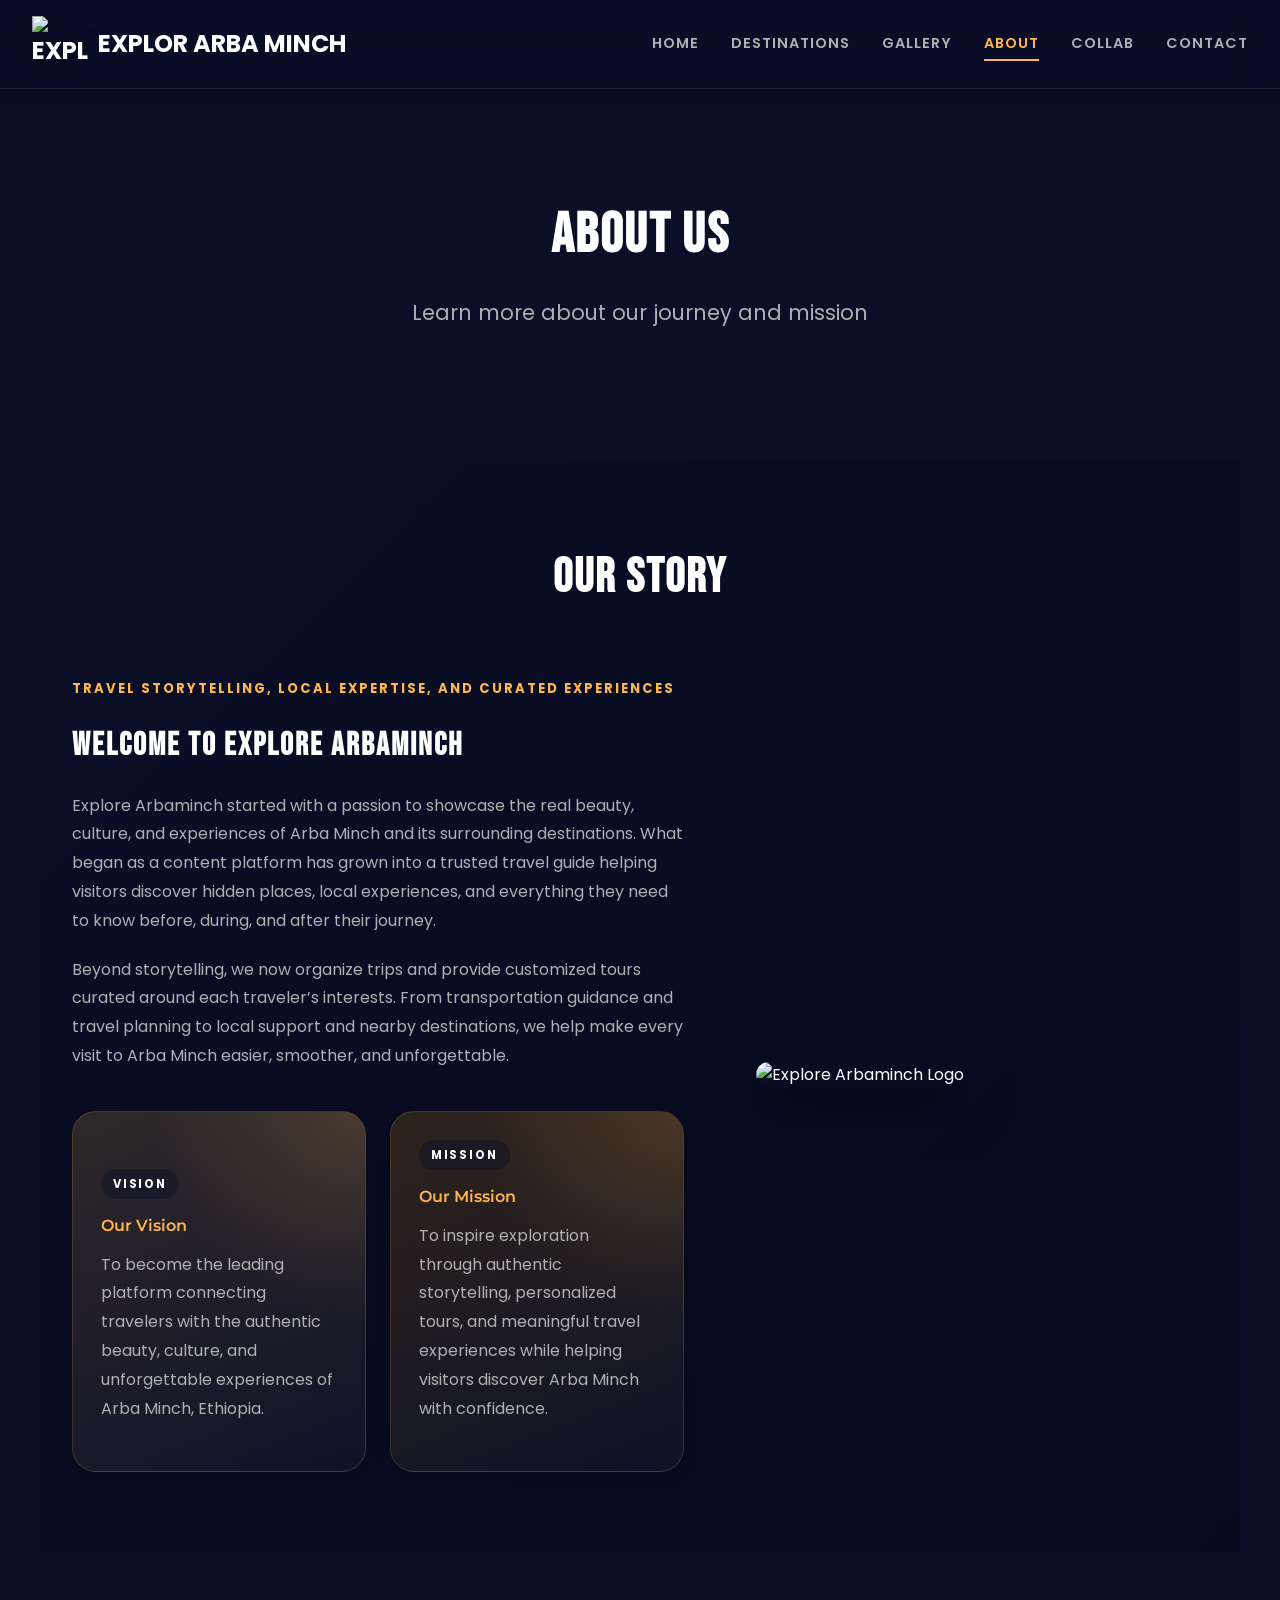
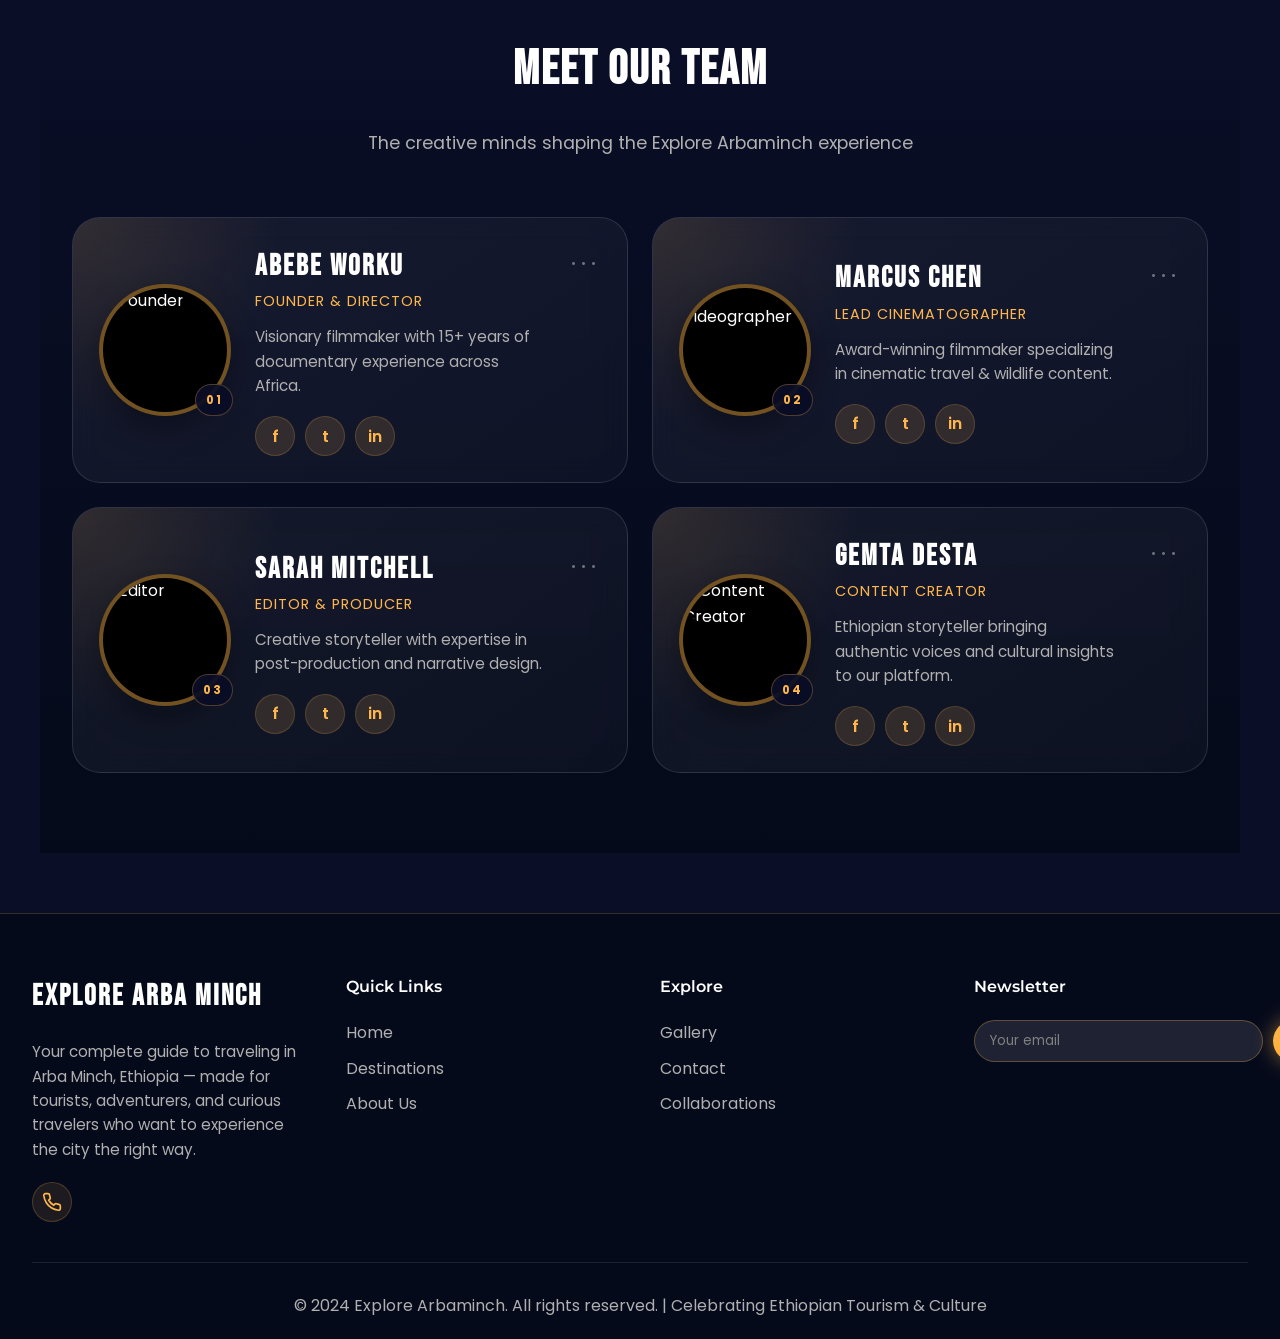
==== about.html @ cd9f0067 "Integrate Formspree (xdavdozp): POST forms to Formspree; show accessible success notification; adjus" ====
<!DOCTYPE html>
<html lang="en">
<head>
    <meta charset="UTF-8">
    <meta name="viewport" content="width=device-width, initial-scale=1.0">
    <title>About - Explore Arbaminch</title>
    <link href="https://fonts.googleapis.com/css2?family=Poppins:wght@300;400;500;600;700;800&family=Montserrat:wght@300;400;600;700;800&family=Bebas+Neue&display=swap" rel="stylesheet">
    <link rel="stylesheet" href="style.css">
</head>
<body>
    <!-- Navigation Bar -->
    <nav class="navbar">
        <div class="nav-container">
            <div class="nav-brand">
                <span class="brand-icon"><img src="images/logo.png" alt="Explore Arba Minch" class="brand-logo"></span>
                <span class="brand-text">Explor Arba Minch</span>
            </div>
            <div class="nav-menu" id="navMenu">
                <a href="index.html" class="nav-link" data-page="home">Home</a>
                <a href="destinations.html" class="nav-link" data-page="destinations">Destinations</a>
                <a href="gallery.html" class="nav-link" data-page="gallery">Gallery</a>
                <a href="about.html" class="nav-link active" data-page="about">About</a>
                <a href="collab.html" class="nav-link" data-page="collab">Collab</a>
                <a href="contact.html" class="nav-link" data-page="contact">Contact</a>
            </div>
            <div class="hamburger" id="hamburger">
                <span></span>
                <span></span>
                <span></span>
            </div>
        </div>
    </nav>

    <!-- Scroll Progress Bar -->
    <div class="scroll-progress"></div>

    <!-- Hero Section -->
    <section class="page-hero about-hero">
        <div class="hero-bg" style="background-image: url('/images/bg.jpg');"></div>
        <div class="hero-overlay"></div>
        <div class="hero-content">
            <h1>About Us</h1>
            <p>Learn more about our journey and mission</p>
        </div>
    </section>

    <!-- Brand Story Section -->
    <section class="about-section brand-story">
        <div class="section-header">
            <h2>Our Story</h2>
        </div>
        <div class="story-content">
            <div class="story-text">
                <p class="story-eyebrow">Travel storytelling, local expertise, and curated experiences</p>
                <h3>Welcome to Explore Arbaminch</h3>
                <p>Explore Arbaminch started with a passion to showcase the real beauty, culture, and experiences of Arba Minch and its surrounding destinations. What began as a content platform has grown into a trusted travel guide helping visitors discover hidden places, local experiences, and everything they need to know before, during, and after their journey.</p>
                <p>Beyond storytelling, we now organize trips and provide customized tours curated around each traveler’s interests. From transportation guidance and travel planning to local support and nearby destinations, we help make every visit to Arba Minch easier, smoother, and unforgettable.</p>
                <div class="story-highlights">
                    <div class="highlight highlight-vision">
                        <span class="highlight-label">Vision</span>
                        <h4>Our Vision</h4>
                        <p>To become the leading platform connecting travelers with the authentic beauty, culture, and unforgettable experiences of Arba Minch, Ethiopia.</p>
                    </div>
                    <div class="highlight highlight-mission">
                        <span class="highlight-label">Mission</span>
                        <h4>Our Mission</h4>
                        <p>To inspire exploration through authentic storytelling, personalized tours, and meaningful travel experiences while helping visitors discover Arba Minch with confidence.</p>
                    </div>
                </div>
            </div>
            <div class="story-image">
                <img src="/images/fulllogo.jpg" alt="Explore Arbaminch Logo">
            </div>
        </div>
    </section>

    <!-- Team Section -->
    <section class="about-section team-section">
        <div class="section-header">
            <h2>Meet Our Team</h2>
            <p>The creative minds shaping the Explore Arbaminch experience</p>
        </div>
        <div class="team-grid">
            <div class="team-card">
                <div class="team-avatar-wrap">
                    <div class="team-image">
                        <img src="https://images.unsplash.com/photo-1507003211169-0a1dd7228f2d?w=400&h=400&fit=crop" alt="Founder">
                    </div>
                    <span class="team-card-index">01</span>
                </div>
                <div class="team-info">
                    <div class="team-info-head">
                        <div>
                            <h3>Abebe Worku</h3>
                            <p class="team-role">Founder & Director</p>
                        </div>
                        <span class="team-more">...</span>
                    </div>
                    <p class="team-bio">Visionary filmmaker with 15+ years of documentary experience across Africa.</p>
                    <div class="team-socials">
                        <a href="#" class="team-social-icon">f</a>
                        <a href="#" class="team-social-icon">t</a>
                        <a href="#" class="team-social-icon">in</a>
                    </div>
                </div>
            </div>

            <div class="team-card">
                <div class="team-avatar-wrap">
                    <div class="team-image">
                        <img src="https://images.unsplash.com/photo-1506794778202-cad84cf45f1d?w=400&h=400&fit=crop" alt="Videographer">
                    </div>
                    <span class="team-card-index">02</span>
                </div>
                <div class="team-info">
                    <div class="team-info-head">
                        <div>
                            <h3>Marcus Chen</h3>
                            <p class="team-role">Lead Cinematographer</p>
                        </div>
                        <span class="team-more">...</span>
                    </div>
                    <p class="team-bio">Award-winning filmmaker specializing in cinematic travel & wildlife content.</p>
                    <div class="team-socials">
                        <a href="#" class="team-social-icon">f</a>
                        <a href="#" class="team-social-icon">t</a>
                        <a href="#" class="team-social-icon">in</a>
                    </div>
                </div>
            </div>

            <div class="team-card">
                <div class="team-avatar-wrap">
                    <div class="team-image">
                        <img src="https://images.unsplash.com/photo-1494790108377-be9c29b29330?w=400&h=400&fit=crop" alt="Editor">
                    </div>
                    <span class="team-card-index">03</span>
                </div>
                <div class="team-info">
                    <div class="team-info-head">
                        <div>
                            <h3>Sarah Mitchell</h3>
                            <p class="team-role">Editor & Producer</p>
                        </div>
                        <span class="team-more">...</span>
                    </div>
                    <p class="team-bio">Creative storyteller with expertise in post-production and narrative design.</p>
                    <div class="team-socials">
                        <a href="#" class="team-social-icon">f</a>
                        <a href="#" class="team-social-icon">t</a>
                        <a href="#" class="team-social-icon">in</a>
                    </div>
                </div>
            </div>

            <div class="team-card">
                <div class="team-avatar-wrap">
                    <div class="team-image">
                        <img src="https://images.unsplash.com/photo-1507209382457-c5441e938337?w=400&h=400&fit=crop" alt="Content Creator">
                    </div>
                    <span class="team-card-index">04</span>
                </div>
                <div class="team-info">
                    <div class="team-info-head">
                        <div>
                            <h3>Gemta Desta</h3>
                            <p class="team-role">Content Creator</p>
                        </div>
                        <span class="team-more">...</span>
                    </div>
                    <p class="team-bio">Ethiopian storyteller bringing authentic voices and cultural insights to our platform.</p>
                    <div class="team-socials">
                        <a href="#" class="team-social-icon">f</a>
                        <a href="#" class="team-social-icon">t</a>
                        <a href="#" class="team-social-icon">in</a>
                    </div>
                </div>
            </div>
        </div>
    </section>

    <!-- Timeline Section 
    <section class="about-section timeline-section">
        <div class="section-header">
            <h2>Our Journey</h2>
            <p>Growth and milestones</p>
        </div>
        <div class="timeline">
            <div class="timeline-item">
                <div class="timeline-dot"></div>
                <div class="timeline-content">
                    <h4>2019</h4>
                    <p><strong>Channel Launch</strong> - Explore Arbaminch starts with a simple vision to document local beauty.</p>
                </div>
            </div>
            <div class="timeline-item">
                <div class="timeline-dot"></div>
                <div class="timeline-content">
                    <h4>2020</h4>
                    <p><strong>10K Subscribers</strong> - Growing community recognizes our cinematic approach to storytelling.</p>
                </div>
            </div>
            <div class="timeline-item">
                <div class="timeline-dot"></div>
                <div class="timeline-content">
                    <h4>2021</h4>
                    <p><strong>100K Subscribers</strong> - Viral content brings international recognition to Ethiopian tourism.</p>
                </div>
            </div>
            <div class="timeline-item">
                <div class="timeline-dot"></div>
                <div class="timeline-content">
                    <h4>2022</h4>
                    <p><strong>Documentary Series</strong> - Launch of premium documentary series highlighting 5 major destinations.</p>
                </div>
            </div>
            <div class="timeline-item">
                <div class="timeline-dot"></div>
                <div class="timeline-content">
                    <h4>2023</h4>
                    <p><strong>250K Subscribers</strong> - International partnerships and brand collaborations expand reach.</p>
                </div>
            </div>
            <div class="timeline-item">
                <div class="timeline-dot"></div>
                <div class="timeline-content">
                    <h4>2024</h4>
                    <p><strong>Premium Platform</strong> - Website launch bringing cinematic experience to global audience.</p>
                </div>
            </div>
        </div>
    </section> -->

    <!-- Achievements Section 
    <section class="about-section achievements-section">
        <div class="section-header">
            <h2>Achievements</h2>
        </div>
        <div class="achievements-grid">
            <div class="achievement-card">
                <div class="achievement-icon">🏆</div>
                <h3>Best Travel Channel</h3>
                <p>Recognized as Ethiopia's premier travel & documentary channel</p>
            </div>
            <div class="achievement-card">
                <div class="achievement-icon">🌟</div>
                <h3>15M+ Views</h3>
                <p>Millions of viewers inspired to explore Ethiopia</p>
            </div>
            <div class="achievement-card">
                <div class="achievement-icon">🎬</div>
                <h3>180+ Episodes</h3>
                <p>Comprehensive content library spanning years of production</p>
            </div>
            <div class="achievement-card">
                <div class="achievement-icon">🌍</div>
                <h3>Global Reach</h3>
                <p>Content reaching 50+ countries across all continents</p>
            </div>
            <div class="achievement-card">
                <div class="achievement-icon">🤝</div>
                <h3>Tourism Partner</h3>
                <p>Official partnership with Ethiopian Tourism Board</p>
            </div>
            <div class="achievement-card">
                <div class="achievement-icon">📸</div>
                <h3>Award-Winning</h3>
                <p>Multiple awards for cinematography and storytelling</p>
            </div>
        </div>
    </section> -->

    <!-- Footer -->
    <footer class="footer">
        <div class="footer-content">
            <div class="footer-section">
                <h3>Explore Arba Minch</h3>
                <p>Your complete guide to traveling in Arba Minch, Ethiopia — made for tourists, adventurers, and curious travelers who want to experience the city the right way.</p>
                <div class="social-icons">
                    <a href="tel:+251936913118" class="social-icon" aria-label="Phone" title="Phone">
                        <svg viewBox="0 0 24 24" fill="none" stroke="currentColor" stroke-width="2">
                            <path d="M22 16.92v3a2 2 0 01-2.18 2 19.79 19.79 0 01-8.63-3.07 19.5 19.5 0 01-6-6 19.79 19.79 0 01-3.07-8.67A2 2 0 014.11 2h3a2 2 0 012 1.72 12.84 12.84 0 00.7 2.81 2 2 0 01-.45 2.11L8.09 9.91a16 16 0 006 6l1.27-1.27a2 2 0 012.11-.45 12.84 12.84 0 002.81.7A2 2 0 0122 16.92z"></path>
                        </svg>
                    </a>
                </div>
            </div>
            <div class="footer-section">
                <h4>Quick Links</h4>
                <ul>
                    <li><a href="index.html">Home</a></li>
                    <li><a href="destinations.html">Destinations</a></li>
                    <li><a href="about.html">About Us</a></li>
                </ul>
            </div>
            <div class="footer-section">
                <h4>Explore</h4>
                <ul>
                    <li><a href="gallery.html">Gallery</a></li>
                    <li><a href="contact.html">Contact</a></li>
                    <li><a href="collab.html">Collaborations</a></li>
                </ul>
            </div>
            <div class="footer-section">
                <h4>Newsletter</h4>
                <form class="newsletter-form" id="newsletterForm">
                    <input type="email" placeholder="Your email" required>
                    <button type="submit" class="btn btn-primary">Subscribe</button>
                </form>
            </div>
        </div>
        <div class="footer-bottom">
            <p>&copy; 2024 Explore Arbaminch. All rights reserved. | Celebrating Ethiopian Tourism & Culture</p>
        </div>
    </footer>

    <script src="script.js"></script>
</body>
</html>
---- style.css ----
/* ===========================
   GLOBAL STYLES & VARIABLES
   =========================== */

* {
    margin: 0;
    padding: 0;
    box-sizing: border-box;
}

:root {
    --primary-color: #FFB74D;
    --secondary-color: #FF9800;
    --accent-color: #FFD54F;
    --dark-bg: #0a0e27;
    --darker-bg: #050a1a;
    --card-bg: rgba(255, 255, 255, 0.05);
    --card-border: rgba(255, 255, 255, 0.1);
    --text-primary: #ffffff;
    --text-secondary: #b0b0b0;
    --text-muted: #808080;
    --shadow-sm: 0 5px 15px rgba(0, 0, 0, 0.3);
    --shadow-md: 0 10px 30px rgba(0, 0, 0, 0.4);
    --shadow-lg: 0 20px 50px rgba(0, 0, 0, 0.5);
    --glow-sm: 0 0 10px rgba(255, 183, 77, 0.3);
    --glow-md: 0 0 20px rgba(255, 183, 77, 0.5);
}

html {
    scroll-behavior: smooth;
}

body {
    font-family: 'Poppins', sans-serif;
    background-color: var(--dark-bg);
    color: var(--text-primary);
    overflow-x: hidden;
    line-height: 1.6;
}

/* ===========================
   TYPOGRAPHY
   =========================== */

h1, h2, h3 {
    font-family: 'Bebas Neue', serif;
    font-weight: 700;
    letter-spacing: 2px;
}

h1 {
    font-size: 4rem;
    text-transform: uppercase;
}

h2 {
    font-size: 3rem;
    text-transform: uppercase;
}

h3 {
    font-size: 1.8rem;
}

h4, h5, h6 {
    font-family: 'Montserrat', sans-serif;
    font-weight: 600;
}

p {
    font-family: 'Poppins', sans-serif;
    font-size: 1rem;
    color: var(--text-secondary);
}

/* ===========================
   BUTTONS
   =========================== */

.btn {
    padding: 12px 30px;
    border: none;
    border-radius: 50px;
    font-weight: 600;
    cursor: pointer;
    transition: all 0.3s ease;
    font-family: 'Montserrat', sans-serif;
    font-size: 0.95rem;
    text-transform: uppercase;
    letter-spacing: 1px;
    text-decoration: none;
}

.btn-primary {
    background: linear-gradient(135deg, var(--primary-color), var(--secondary-color));
    color: #000;
    box-shadow: var(--glow-md);
}

.btn-primary:hover {
    transform: translateY(-2px);
    box-shadow: 0 0 30px rgba(255, 183, 77, 0.7);
}

.btn-secondary {
    background: rgba(255, 255, 255, 0.1);
    color: var(--text-primary);
    border: 2px solid rgba(255, 183, 77, 0.5);
    backdrop-filter: blur(10px);
}

.btn-secondary:hover {
    background: rgba(255, 183, 77, 0.2);
    border-color: var(--primary-color);
    box-shadow: var(--glow-md);
}

.btn-large {
    padding: 15px 40px;
    font-size: 1.1rem;
}

/* ===========================
   NAVIGATION BAR
   =========================== */

.navbar {
    position: fixed;
    top: 0;
    left: 0;
    right: 0;
    z-index: 1000;
    background: rgba(10, 14, 39, 0.7);
    backdrop-filter: blur(20px);
    border-bottom: 1px solid rgba(255, 255, 255, 0.1);
    transition: all 0.3s ease;
    box-shadow: var(--shadow-sm);
}

.navbar.scroll-active {
    background: rgba(10, 14, 39, 0.9);
    box-shadow: var(--shadow-md);
    padding: 10px 0;
}

.nav-container {
    max-width: 1400px;
    margin: 0 auto;
    padding: 1rem 2rem;
    display: flex;
    justify-content: space-between;
    align-items: center;
}

.nav-brand {
    display: flex;
    align-items: center;
    gap: 10px;
    font-size: 1.5rem;
    font-weight: 700;
    color: var(--text-primary);
    text-transform: uppercase;
}

.brand-icon {
    display: flex;
    align-items: center;
    justify-content: center;
    flex-shrink: 0;
    width: 56px;
    height: 56px;
}

.brand-logo {
    display: block;
    width: 56px;
    height: 56px;
    object-fit: contain;
    transition: transform 0.3s ease, filter 0.3s ease;
    transform-origin: center;
    filter: drop-shadow(0 4px 12px rgba(0, 0, 0, 0.45));
}

.nav-brand:hover .brand-logo {
    transform: scale(1.08);
    filter: drop-shadow(0 0 14px rgba(255, 183, 77, 0.55));
}

.brand-text {
    line-height: 1;
    display: inline-flex;
    align-items: center;
}

.nav-menu {
    display: flex;
    gap: 2rem;
    list-style: none;
}

.nav-link {
    color: var(--text-secondary);
    text-decoration: none;
    font-weight: 600;
    font-size: 0.9rem;
    transition: all 0.3s ease;
    text-transform: uppercase;
    letter-spacing: 1px;
    position: relative;
}

.nav-link::after {
    content: '';
    position: absolute;
    bottom: -5px;
    left: 0;
    width: 0;
    height: 2px;
    background: var(--primary-color);
    transition: width 0.3s ease;
}

.nav-link:hover::after,
.nav-link.active::after {
    width: 100%;
}

.nav-link:hover,
.nav-link.active {
    color: var(--primary-color);
}

.hamburger {
    display: none;
    flex-direction: column;
    cursor: pointer;
    gap: 5px;
}

.hamburger span {
    width: 25px;
    height: 3px;
    background: var(--text-primary);
    border-radius: 3px;
    transition: all 0.3s ease;
}

.hamburger.active span:nth-child(1) {
    transform: rotate(45deg) translateY(10px);
}

.hamburger.active span:nth-child(2) {
    opacity: 0;
}

.hamburger.active span:nth-child(3) {
    transform: rotate(-45deg) translateY(-10px);
}

/* ===========================
   SCROLL PROGRESS
   =========================== */

.scroll-progress {
    position: fixed;
    top: 0;
    left: 0;
    height: 3px;
    background: linear-gradient(90deg, var(--primary-color), var(--secondary-color));
    width: 0%;
    z-index: 999;
    transition: width 0.2s ease;
    box-shadow: var(--glow-md);
}

/* ===========================
   HERO SECTION
   =========================== */

.hero {
    position: relative;
    height: 100vh;
    display: flex;
    align-items: center;
    justify-content: center;
    overflow: hidden;
    margin-top: 60px;
}

.hero-slideshow {
    position: absolute;
    width: 100%;
    height: 100%;
    top: 0;
    left: 0;
    z-index: -2;
}

.hero-slide {
    position: absolute;
    width: 100%;
    height: 100%;
    background-size: cover;
    background-position: center;
    opacity: 0;
    transition: opacity 1s ease-in-out;
}

.hero-slide.active {
    opacity: 1;
}

/* subtle ken-burns effect for single hero image */
.hero-slide {
    animation: kenburns 20s ease-in-out infinite alternate;
}

@keyframes kenburns {
    from { transform: scale(1) translateY(0); }
    to { transform: scale(1.06) translateY(-2%); }
}

.hero-overlay {
    position: absolute;
    top: 0;
    left: 0;
    width: 100%;
    height: 100%;
    /* lighter overlay so image remains visible */
    background: linear-gradient(135deg, rgba(10, 14, 39, 0.25), rgba(10, 14, 39, 0.12));
    z-index: -1;
}

/* Responsive video embed used in featured episodes */
.video-embed {
    position: relative;
    width: 100%;
    padding-bottom: 56.25%;
    height: 0;
    overflow: hidden;
    border-radius: 8px;
    box-shadow: var(--shadow-sm);
}

.video-embed iframe {
    position: absolute;
    top: 0;
    left: 0;
    width: 100%;
    height: 100%;
    border: 0;
}

.hero-particles {
    position: absolute;
    width: 100%;
    height: 100%;
    z-index: 1;
}

.particle {
    position: absolute;
    width: 4px;
    height: 4px;
    background: rgba(255, 183, 77, 0.5);
    border-radius: 50%;
    animation: float 20s infinite ease-in-out;
}

@keyframes float {
    0%, 100% {
        transform: translateY(0) translateX(0);
        opacity: 0;
    }
    50% {
        opacity: 1;
    }
}

.hero-content {
    text-align: center;
    z-index: 10;
    animation: fadeInUp 1s ease-out;
    display: flex;
    flex-direction: column;
    align-items: center;
}

.hero-title {
    font-size: 5rem;
    margin-bottom: 12px;
    margin-top: -14vh;
    text-transform: uppercase;
    text-shadow: 0 0 30px rgba(255, 183, 77, 0.3);
    animation: slideInDown 0.8s ease-out;
}

.hero-subtitle {
    display: none;
    font-size: 1.8rem;
    color: var(--text-secondary);
    margin-top: 30vh;
    margin-bottom: 40px;
    animation: slideInUp 0.8s ease-out 0.2s both;
}

.hero-buttons {
    display: flex;
    gap: 20px;
    justify-content: center;
    flex-wrap: wrap;
    margin-top: 50vh;
    animation: slideInUp 0.8s ease-out 0.4s both;
}

.scroll-indicator {
    position: absolute;
    bottom: 40px;
    left: 50%;
    transform: translateX(-50%);
    text-align: center;
    animation: bounce 2s infinite;
}

@media (max-width: 768px) {
    .hero-title {
        margin-top: -8vh;
        font-size: 3rem;
    }
    .hero-subtitle {
        margin-top: 18vh;
        font-size: 1rem;
    }
    .hero-buttons {
        margin-top: 28vh;
    }
    .scroll-indicator {
        bottom: 24px;
    }
}

.scroll-indicator span {
    display: block;
    font-size: 0.9rem;
    margin-bottom: 10px;
}

.scroll-arrow {
    width: 2px;
    height: 30px;
    background: var(--primary-color);
    margin: 0 auto;
    border-radius: 2px;
}

@keyframes bounce {
    0%, 100% {
        transform: translateX(-50%) translateY(0);
    }
    50% {
        transform: translateX(-50%) translateY(10px);
    }
}

/* ===========================
   SECTION STYLING
   =========================== */

section {
    padding: 80px 2rem;
}

.section-header {
    text-align: center;
    margin-bottom: 60px;
}

.section-header h2 {
    margin-bottom: 20px;
    animation: fadeInUp 0.8s ease-out;
}

.section-header p {
    font-size: 1.1rem;
    color: var(--text-secondary);
    animation: fadeInUp 0.8s ease-out 0.1s both;
}

/* ===========================
   FEATURED EPISODES SECTION
   =========================== */

.featured-episodes {
    background: linear-gradient(135deg, rgba(10, 14, 39, 0.8), rgba(5, 10, 26, 0.8));
}

.episodes-carousel,
.shorts-carousel {
    display: flex;
    gap: 20px;
    overflow-x: auto;
    padding: 20px;
    scroll-behavior: smooth;
    scroll-snap-type: x mandatory;
    -webkit-overflow-scrolling: touch;
}

.episodes-carousel::-webkit-scrollbar {
    height: 6px;
}

.episodes-carousel::-webkit-scrollbar-track {
    background: rgba(255, 255, 255, 0.05);
    border-radius: 10px;
}

.episodes-carousel::-webkit-scrollbar-thumb {
    background: var(--primary-color);
    border-radius: 10px;
}

.episode-card,
.short-card {
    flex: 0 0 auto;
    scroll-snap-align: start;
    transition: all 0.3s ease;
}

.episode-card {
    width: 350px;
    background: var(--card-bg);
    backdrop-filter: blur(10px);
    border: 1px solid var(--card-border);
    border-radius: 15px;
    overflow: hidden;
    box-shadow: var(--shadow-sm);
    transition: all 0.3s ease;
}

.episode-card:hover {
    transform: translateY(-10px);
    box-shadow: var(--glow-md);
    border-color: var(--primary-color);
}

.episode-thumbnail {
    position: relative;
    overflow: hidden;
    height: 200px;
}

.episode-thumbnail img {
    width: 100%;
    height: 100%;
    object-fit: cover;
    transition: transform 0.3s ease;
}

.episode-card:hover .episode-thumbnail img {
    transform: scale(1.1);
}

.episode-overlay {
    position: absolute;
    top: 0;
    left: 0;
    width: 100%;
    height: 100%;
    background: rgba(0, 0, 0, 0.5);
    display: flex;
    align-items: center;
    justify-content: center;
    opacity: 0;
    transition: opacity 0.3s ease;
}

.episode-card:hover .episode-overlay {
    opacity: 1;
}

.play-btn {
    width: 60px;
    height: 60px;
    background: linear-gradient(135deg, var(--primary-color), var(--secondary-color));
    border: none;
    border-radius: 50%;
    color: #000;
    font-size: 1.5rem;
    cursor: pointer;
    transition: all 0.3s ease;
    display: flex;
    align-items: center;
    justify-content: center;
    box-shadow: var(--glow-md);
}

.play-btn:hover {
    transform: scale(1.1);
    box-shadow: 0 0 40px rgba(255, 183, 77, 0.8);
}

.episode-info {
    padding: 20px;
}

.badge {
    display: inline-block;
    padding: 6px 12px;
    background: rgba(255, 183, 77, 0.2);
    color: var(--primary-color);
    border-radius: 20px;
    font-size: 0.75rem;
    font-weight: 600;
    text-transform: uppercase;
    margin-bottom: 10px;
    border: 1px solid rgba(255, 183, 77, 0.4);
}

.badge.featured {
    background: rgba(255, 183, 77, 0.3);
    border-color: var(--primary-color);
}

.badge.trending {
    background: rgba(255, 107, 107, 0.2);
    color: #FF6B6B;
    border-color: #FF6B6B;
}

.episode-card h3 {
    font-size: 1.3rem;
    margin-bottom: 10px;
    text-transform: none;
    font-family: 'Montserrat', sans-serif;
}

.episode-card p {
    font-size: 0.9rem;
    margin-bottom: 15px;
}

.episode-duration {
    display: block;
    font-size: 0.85rem;
    color: var(--text-muted);
}

/* ===========================
   FEATURED SHORTS SECTION
   =========================== */

.featured-shorts {
    background: var(--dark-bg);
}

.short-card {
    width: 280px;
    background: var(--card-bg);
    backdrop-filter: blur(10px);
    border: 1px solid var(--card-border);
    border-radius: 15px;
    overflow: hidden;
    transition: all 0.3s ease;
}

.short-card:hover {
    transform: translateY(-10px);
    box-shadow: var(--glow-md);
    border-color: var(--primary-color);
}

.short-thumbnail {
    position: relative;
    overflow: hidden;
    height: 450px;
    background: #000;
}

.short-thumbnail img {
    width: 100%;
    height: 100%;
    object-fit: cover;
    transition: transform 0.3s ease;
}

.short-card:hover .short-thumbnail img {
    transform: scale(1.05);
}

.short-overlay {
    position: absolute;
    top: 0;
    left: 0;
    width: 100%;
    height: 100%;
    background: rgba(0, 0, 0, 0.5);
    display: flex;
    align-items: center;
    justify-content: center;
    opacity: 0;
    transition: opacity 0.3s ease;
}

.short-card:hover .short-overlay {
    opacity: 1;
}

.short-info {
    padding: 15px;
}

.short-info h3 {
    font-size: 1rem;
    margin-top: 10px;
    text-transform: none;
    font-family: 'Montserrat', sans-serif;
}

/* ===========================
   DESTINATIONS PREVIEW
   =========================== */

.destinations-preview {
    background: linear-gradient(135deg, rgba(10, 14, 39, 0.8), rgba(5, 10, 26, 0.8));
}

.destinations-viewport {
    position: relative;
    overflow: hidden;
    padding: 10px 0 20px;
}

.destinations-grid {
    display: flex;
    gap: 24px;
    align-items: stretch;
    overflow-x: auto;
    scroll-behavior: smooth;
    -webkit-overflow-scrolling: touch;
    padding: 20px 56px 30px;
    scrollbar-width: none;
    -ms-overflow-style: none;
}

.destinations-grid::-webkit-scrollbar {
    display: none;
}

.destination-card {
    flex: 0 0 300px;
    position: relative;
    overflow: hidden;
    border-radius: 22px;
    height: 320px;
    cursor: pointer;
    transition: transform 0.35s ease, box-shadow 0.35s ease, filter 0.35s ease;
    box-shadow: 0 14px 35px rgba(0, 0, 0, 0.28);
    filter: saturate(0.9) brightness(0.95);
    display: flex;
    text-decoration: none;
    color: inherit;
}

.destination-card.is-selected {
    transform: scale(1.04);
    filter: saturate(1.08) brightness(1.02);
    box-shadow: 0 22px 48px rgba(0, 0, 0, 0.42), 0 0 0 2px rgba(255, 183, 77, 0.35);
}

.destination-image {
    width: 100%;
    height: 100%;
}

.destination-image img {
    width: 100%;
    height: 100%;
    object-fit: cover;
    transition: transform 0.3s ease;
}

.destination-card:hover .destination-image img {
    transform: scale(1.1);
}

.destination-nav {
    position: absolute;
    top: 50%;
    transform: translateY(-50%);
    width: 46px;
    height: 46px;
    border: none;
    border-radius: 50%;
    background: rgba(10, 14, 39, 0.78);
    color: var(--text-primary);
    font-size: 1.4rem;
    line-height: 1;
    cursor: pointer;
    z-index: 6;
    backdrop-filter: blur(8px);
    box-shadow: 0 10px 24px rgba(0, 0, 0, 0.28);
    transition: transform 0.25s ease, background 0.25s ease, box-shadow 0.25s ease;
}

.destination-nav:hover {
    background: rgba(255, 183, 77, 0.9);
    color: #000;
    transform: translateY(-50%) scale(1.08);
    box-shadow: 0 0 24px rgba(255, 183, 77, 0.42);
}

.destination-nav-prev {
    left: 6px;
}

.destination-nav-next {
    right: 6px;
}

@media (max-width: 480px) {
    .destinations-grid {
        padding-left: 44px;
        padding-right: 44px;
        gap: 16px;
    }

    .destination-card {
        flex-basis: 240px;
        height: 290px;
    }

    .destination-nav {
        width: 40px;
        height: 40px;
        font-size: 1.15rem;
    }
}

@media (max-width: 768px) {
    .destinations-grid {
        gap: 16px;
    }

    .destination-card {
        flex-basis: 250px;
        height: 290px;
    }
}

.destination-overlay {
    position: absolute;
    top: 0;
    left: 0;
    width: 100%;
    height: 100%;
    background: linear-gradient(180deg, rgba(0,0,0,0.3), rgba(0,0,0,0.7));
    display: flex;
    flex-direction: column;
    align-items: flex-start;
    justify-content: flex-end;
    padding: 30px;
    transition: all 0.3s ease;
}

.destination-card:hover .destination-overlay {
    background: linear-gradient(180deg, rgba(0,0,0,0.4), rgba(0,0,0,0.9));
}

.destination-overlay h3 {
    font-size: 1.8rem;
    margin-bottom: 5px;
}

.destination-overlay p {
    font-size: 1rem;
}

.destination-coming-soon {
    border: 1px dashed rgba(255, 183, 77, 0.45);
    background: linear-gradient(135deg, rgba(255, 183, 77, 0.14), rgba(10, 14, 39, 0.85));
}

.destination-coming-soon-inner {
    position: relative;
    display: flex;
    flex-direction: column;
    justify-content: center;
    align-items: flex-start;
    padding: 30px;
    background: radial-gradient(circle at top left, rgba(255, 183, 77, 0.2), transparent 55%);
}

.coming-soon-badge {
    display: inline-flex;
    align-items: center;
    padding: 7px 12px;
    border-radius: 999px;
    background: rgba(255, 183, 77, 0.18);
    color: var(--primary-color);
    font-size: 0.72rem;
    font-weight: 700;
    letter-spacing: 1px;
    text-transform: uppercase;
    margin-bottom: 18px;
    border: 1px solid rgba(255, 183, 77, 0.35);
}

.destination-coming-soon-inner h3 {
    font-size: 2rem;
    margin-bottom: 10px;
    text-transform: uppercase;
}

.destination-coming-soon-inner p {
    color: var(--text-secondary);
    max-width: 220px;
    line-height: 1.6;
}

.destination-coming-soon-overlay {
    background: linear-gradient(180deg, rgba(0,0,0,0.25), rgba(0,0,0,0.78));
}

/* ===========================
   GALLERY PREVIEW
   =========================== */

.gallery-preview {
    background: var(--dark-bg);
}

.gallery-preview-layout {
    display: grid;
    grid-template-columns: minmax(260px, 0.9fr) minmax(0, 1.8fr);
    gap: 32px;
    align-items: center;
}

.gallery-preview-copy {
    display: flex;
    flex-direction: column;
    align-items: flex-start;
    justify-content: center;
    gap: 24px;
}

.section-header-left {
    text-align: left;
    margin-bottom: 0;
}

.gallery-viewport {
    position: relative;
    overflow: hidden;
    padding: 10px 0 20px;
    min-width: 0;
}

.gallery-showcase {
    display: flex;
    gap: 22px;
    overflow-x: auto;
    padding: 20px 56px 30px;
    scroll-behavior: smooth;
    -webkit-overflow-scrolling: touch;
    scrollbar-width: none;
    -ms-overflow-style: none;
}

.gallery-showcase::-webkit-scrollbar {
    display: none;
}

.gallery-nav {
    position: absolute;
    top: 50%;
    transform: translateY(-50%);
    width: 46px;
    height: 46px;
    border: none;
    border-radius: 50%;
    background: rgba(10, 14, 39, 0.78);
    color: var(--text-primary);
    font-size: 1.4rem;
    line-height: 1;
    cursor: pointer;
    z-index: 6;
    backdrop-filter: blur(8px);
    box-shadow: 0 10px 24px rgba(0, 0, 0, 0.28);
    transition: transform 0.25s ease, background 0.25s ease, box-shadow 0.25s ease;
}

.gallery-nav:hover {
    background: rgba(255, 183, 77, 0.9);
    color: #000;
    transform: translateY(-50%) scale(1.08);
    box-shadow: 0 0 24px rgba(255, 183, 77, 0.42);
}

.gallery-nav-prev {
    left: 6px;
}

.gallery-nav-next {
    right: 6px;
}

.gallery-item {
    flex: 0 0 320px;
    height: 330px;
    border-radius: 22px;
    overflow: hidden;
    transition: transform 0.35s ease, box-shadow 0.35s ease, filter 0.35s ease;
    cursor: pointer;
    position: relative;
    box-shadow: 0 14px 35px rgba(0, 0, 0, 0.28);
    filter: saturate(0.9) brightness(0.96);
}

.gallery-item.is-selected {
    transform: scale(1.05);
    box-shadow: 0 24px 52px rgba(0, 0, 0, 0.42), 0 0 0 2px rgba(255, 183, 77, 0.35);
    filter: saturate(1.05) brightness(1.02);
    z-index: 3;
}

.gallery-item img {
    width: 100%;
    height: 100%;
    object-fit: cover;
    transition: transform 0.3s ease;
}

.gallery-item:hover img {
    transform: scale(1.1);
}

.gallery-item::after {
    content: '';
    position: absolute;
    inset: 0;
    background: linear-gradient(180deg, rgba(0,0,0,0.08), rgba(0,0,0,0.55));
    pointer-events: none;
}

.gallery-link {
    text-align: center;
    margin-top: 40px;
}

.gallery-link-left {
    margin-top: 0;
}

@media (max-width: 768px) {
    .gallery-preview-layout {
        grid-template-columns: 1fr;
        gap: 24px;
    }

    .gallery-preview-copy {
        align-items: flex-start;
    }

    .gallery-showcase {
        gap: 16px;
        padding-left: 44px;
        padding-right: 44px;
    }

    .gallery-item {
        flex-basis: 250px;
        height: 280px;
    }

    .gallery-nav {
        width: 40px;
        height: 40px;
        font-size: 1.15rem;
    }
}

@media (max-width: 480px) {
    .gallery-item {
        flex-basis: 220px;
        height: 250px;
    }
}

/* ===========================
   STATS SECTION
   =========================== */

.stats {
    background: linear-gradient(135deg, rgba(255, 183, 77, 0.1), rgba(255, 152, 0, 0.1));
    padding: 80px 2rem;
}

.stats .section-header {
    margin-bottom: 40px;
}

.stats-container {
    max-width: 1200px;
    margin: 0 auto;
    display: grid;
    grid-template-columns: repeat(auto-fit, minmax(250px, 1fr));
    gap: 40px;
}

.stat-card {
    text-align: center;
    padding: 30px;
    background: var(--card-bg);
    backdrop-filter: blur(10px);
    border: 1px solid var(--card-border);
    border-radius: 15px;
    transition: all 0.3s ease;
}

.stat-card:hover {
    transform: translateY(-5px);
    box-shadow: var(--glow-md);
    border-color: var(--primary-color);
}

.stat-number {
    font-size: 3rem;
    font-weight: 700;
    color: var(--primary-color);
    margin-bottom: 10px;
    font-family: 'Bebas Neue', serif;
}

.stat-card p {
    font-size: 1.1rem;
}

/* ===========================
   TESTIMONIALS SECTION
   =========================== */

.testimonials {
    background: linear-gradient(135deg, rgba(10, 14, 39, 0.8), rgba(5, 10, 26, 0.8));
}

.testimonials-viewport {
    position: relative;
}

.testimonials-carousel {
    display: flex;
    gap: 24px;
    overflow-x: auto;
    margin-left: 50px;
    padding: 20px 150px 30px; /* push cards farther from the side controls */
    scroll-snap-type: x mandatory;
    scroll-behavior: smooth;
    -webkit-overflow-scrolling: touch;
    scrollbar-width: none;
    -ms-overflow-style: none;
}

.testimonials-carousel::-webkit-scrollbar {
    display: none;
}

.testimonials-nav {
    position: absolute;
    top: 50%;
    transform: translateY(-50%);
    width: 46px;
    height: 46px;
    border: none;
    border-radius: 50%;
    background: rgba(10, 14, 39, 0.78);
    color: var(--text-primary);
    font-size: 1.4rem;
    line-height: 1;
    cursor: pointer;
    z-index: 6;
    backdrop-filter: blur(8px);
    box-shadow: 0 10px 24px rgba(0, 0, 0, 0.28);
    transition: transform 0.25s ease, background 0.25s ease, box-shadow 0.25s ease;
}

.testimonials-nav:hover {
    background: rgba(255, 183, 77, 0.9);
    color: #000;
    transform: translateY(-50%) scale(1.08);
    box-shadow: 0 0 24px rgba(255, 183, 77, 0.42);
}

.testimonials-nav-prev {
    left: 0%;
}

.testimonials-nav-next {
    right: 0%;
}

/* Partner modal image sizing and neutral filter handling */
.partner-modal-logo img,
.partner-modal-image {
    display: block;
    max-width: 240px;
    width: 100%;
    height: auto;
    margin: 0 auto;
    object-fit: contain;
    filter: none;
    transition: filter 0.2s ease, transform 0.2s ease;
}

/* Ensure the partners track doesn't show overflow artifacts during wrapping */
.partners-carousel-track {
    will-change: scroll-position;
}

/* Continuous partners scroll animation */
.partners-carousel-track.partners-carousel-animate {
    display: flex;
    align-items: center;
    gap: 24px;
    animation: partnersScroll var(--partners-scroll-duration, 20s) linear infinite;
}

@keyframes partnersScroll {
    from { transform: translateX(0); }
    to { transform: translateX(calc(-1 * var(--partners-scroll-width, 1000px))); }
}

/* Partner modal: white background and dark text */
.partner-modal-dialog {
    background: linear-gradient(180deg, #ffffff 0%, #f7f8fc 100%);
    color: #111111;
    border-radius: 18px;
    padding: 30px;
    max-width: 680px;
    margin: 48px auto;
    box-shadow: 0 30px 80px rgba(20,20,20,0.42);
}

.partner-modal .partner-modal-close {
    color: #222;
    background: transparent;
    font-size: 26px;
}

.partner-modal .partner-modal-kicker,
.partner-modal .partner-modal-subtitle,
.partner-modal .partner-modal-body {
    color: #ffffff;
}

/* Improved partner modal layout */
.partner-modal {
    position: fixed;
    inset: 0;
    display: none;
    align-items: center;
    justify-content: center;
    z-index: 3000;
}
.partner-modal.active {
    display: flex;
}
.partner-modal-backdrop {
    position: absolute;
    inset: 0;
    background: rgba(6,8,15,0.6);
    backdrop-filter: blur(6px);
}
.partner-modal-dialog {
    position: relative;
    z-index: 3;
    width: min(92%, 760px);
}
.partner-modal-dialog {
    font-family: 'Montserrat', sans-serif;
    color: #111111;
}
.partner-modal-close {
    position: absolute;
    right: 12px;
    top: 8px;
    background: transparent;
    border: none;
    font-size: 28px;
    color: #222;
    cursor: pointer;
}
.partner-modal-logo {
    display: flex;
    align-items: center;
    justify-content: center;
    width: 140px;
    height: 140px;
    border-radius: 18px;
    background: linear-gradient(180deg, #f6f7fb 0%, #eceff6 100%);
    margin: 0 auto 18px auto;
}
.partner-modal-kicker {
    text-transform: uppercase;
    font-size: 0.78rem;
    color: #6b7280;
    letter-spacing: 1px;
    margin-bottom: 8px;
    font-weight: 700;
}
.partner-modal-dialog h3 {
    color: #111111;
    font-size: 1.75rem;
    margin: 8px 0 10px 0;
    line-height: 1.2;
    font-weight: 800;
}
.partner-modal-subtitle {
    display: inline-block;
    color: #4b5563;
    font-size: 1.02rem;
    margin-bottom: 12px;
    font-weight: 700;
    padding: 6px 10px;
    border-radius: 8px;
    background: rgba(17, 24, 39, 0.04);
}
.partner-modal-body {
    color: #374151;
    line-height: 1.7;
    font-size: 1.02rem;
    max-height: 52vh;
    overflow: auto;
    padding-right: 6px;
}

/* make scrollbar visible and subtle inside modal body */
.partner-modal-body::-webkit-scrollbar {
    width: 10px;
}
.partner-modal-body::-webkit-scrollbar-thumb {
    background: rgba(17, 24, 39, 0.18);
    border-radius: 999px;
}

@media (max-width: 680px) {
    .partner-modal-logo { width: 110px; height: 110px; }
    .partner-modal-dialog { padding: 20px; }
}

/* ===========================
   PARTNERS SHOWCASE REDESIGN
   =========================== */

.partners-showcase {
    width: 100vw;
    margin-left: calc(50% - 50vw);
    padding: 90px 0 96px;
    overflow: hidden;
    position: relative;
    background:
        radial-gradient(circle at top left, rgba(255, 183, 77, 0.08), transparent 34%),
        radial-gradient(circle at bottom right, rgba(255, 152, 0, 0.06), transparent 28%),
        linear-gradient(180deg, rgba(10, 14, 39, 0.78), rgba(5, 10, 26, 0.92));
}

.partners-showcase .partners-header {
    max-width: 1200px;
    margin: 0 auto 28px;
    padding: 0 clamp(1rem, 4vw, 3rem);
}

.partners-showcase .partners-header .section-kicker {
    display: inline-flex;
    align-items: center;
    gap: 10px;
    margin-bottom: 14px;
    padding: 7px 14px;
    border-radius: 999px;
    background: rgba(255, 183, 77, 0.12);
    color: var(--primary-color);
    border: 1px solid rgba(255, 183, 77, 0.18);
    font-size: 0.78rem;
    letter-spacing: 1.8px;
    text-transform: uppercase;
    font-weight: 700;
}

.partners-showcase .partners-header h2 {
    margin-bottom: 14px;
    color: #ffffff;
}

.partners-showcase .partners-header p:last-child {
    max-width: 760px;
    margin: 0 auto;
    color: rgba(255, 255, 255, 0.78);
}

.partners-showcase-viewport {
    width: min(100%, 1260px);
    margin: 0 auto;
    overflow: hidden;
    position: relative;
    padding: 8px clamp(1rem, 4vw, 3rem) 18px;
}

.partners-showcase .partners-carousel-track {
    display: flex;
    flex-wrap: nowrap;
    align-items: stretch;
    gap: 0;
    width: max-content;
    min-width: 100%;
    padding: 0;
    overflow: visible;
    scroll-snap-type: none;
    animation: partnerMarquee var(--partner-marquee-duration, 18s) linear infinite;
    will-change: transform;
    transform: translate3d(0, 0, 0);
}

@keyframes partnerMarquee {
    from {
        transform: translate3d(0, 0, 0);
    }
    to {
        transform: translate3d(-50%, 0, 0);
    }
}

.partners-showcase .partner-card {
    flex: 0 0 25%;
    max-width: 25%;
    min-width: 25%;
    padding: 0 8px;
    background: transparent;
    border: 0;
    box-shadow: none;
    text-align: left;
    cursor: pointer;
    display: flex;
    flex-direction: column;
    align-items: center;
    justify-content: center;
    gap: 14px;
}

.partners-showcase .partner-card-button {
    appearance: none;
}

.partners-showcase .partner-logo.partner-logo--transparent {
    width: 100%;
    display: flex;
    align-items: center;
    justify-content: center;
    min-height: 148px;
    padding: 0;
    background: transparent;
    border: 0;
    box-shadow: none;
    border-radius: 0;
}

.partners-showcase .partner-logo.partner-logo--transparent img {
    display: block;
    width: 100%;
    max-width: 260px;
    max-height: 166px;
    object-fit: contain;
    filter: none;
}

.partners-showcase .partner-card-copy {
    position: relative;
    z-index: 1;
    text-align: center;
}

.partners-showcase .partner-card-copy h3 {
    margin-bottom: 6px;
    font-size: 1.42rem;
    text-transform: none;
    letter-spacing: 0.4px;
    color: #ffffff;
}

.partners-showcase .partner-card-copy p {
    color: rgba(255, 255, 255, 0.76);
    font-size: 1.03rem;
}

.partners-showcase .partner-card:hover .partner-logo.partner-logo--transparent img,
.partners-showcase .partner-card:focus-visible .partner-logo.partner-logo--transparent img {
    transform: scale(1.04);
}

.partners-showcase .partner-card:focus-visible {
    outline: none;
}

@media (max-width: 1200px) {
    .partners-showcase .partner-card {
        flex-basis: 50%;
        max-width: 50%;
        min-width: 50%;
        padding: 0 6px;
    }
}

@media (max-width: 720px) {
    .partners-showcase {
        padding: 74px 0 82px;
    }

    .partners-showcase .partners-header {
        padding-inline: 1rem;
        margin-bottom: 22px;
    }

    .partners-showcase .partner-card {
        flex-basis: 25%;
        max-width: 25%;
        min-width: 25%;
        padding: 0 8px;
    }

    .partners-showcase .partners-carousel-track .partner-card {
        min-width: 25%;
        max-width: 25%;
    }
}

@media (max-width: 480px) {
    .partners-showcase .partner-card {
        flex-basis: 25%;
        max-width: 25%;
        min-width: 25%;
        padding: 0 20px;
    }

    .partners-showcase .partners-carousel-track .partner-card {
        min-width: 37.5%;
        max-width: 100%;
    }

    .partners-showcase .partner-card-copy h3 {
        font-size: 1.42rem;
    }
    .partners-showcase .partner-logo.partner-logo--transparent {
        min-height: 128px;
    }

    .partners-showcase .partner-logo.partner-logo--transparent img {
        max-width: 300px;
        max-height: 140px;
    }
}

.testimonial-card.is-selected {
    transform: scale(1.04);
    box-shadow: 0 24px 52px rgba(0, 0, 0, 0.42), 0 0 0 2px rgba(255, 183, 77, 0.25);
}

.testimonial-card:hover {
    transform: translateY(-5px);
    box-shadow: var(--glow-md);
    border-color: var(--primary-color);
}

.testimonial-content p {
    font-size: 1rem;
    margin-bottom: 25px;
    font-style: italic;
}

.testimonial-author {
    display: flex;
    gap: 15px;
    align-items: center;
}

.author-avatar {
    width: 54px;
    height: 54px;
    border-radius: 50%;
    display: flex;
    align-items: center;
    justify-content: center;
    overflow: hidden;
    flex-shrink: 0;
    box-shadow: 0 10px 22px rgba(0, 0, 0, 0.25);
}

.author-upload-icon {
    width: 24px;
    height: 24px;
    display: inline-flex;
    color: rgba(255, 255, 255, 0.95);
}

.author-upload-icon svg {
    width: 100%;
    height: 100%;
}

.avatar-gold {
    background: linear-gradient(135deg, #FFB74D, #FF9800);
}

.avatar-coral {
    background: linear-gradient(135deg, #FF6B6B, #FF8E72);
}

.avatar-green {
    background: linear-gradient(135deg, #4CAF50, #81C784);
}

.avatar-sand {
    background: linear-gradient(135deg, #D7B377, #F2D29D);
}

.avatar-blue {
    background: linear-gradient(135deg, #4D96FF, #72C6FF);
}

.author-avatar {
    width: 50px;
    height: 50px;
    border-radius: 50%;
    flex-shrink: 0;
}

.author-info h4 {
    font-size: 1rem;
    margin-bottom: 3px;
}

.author-info span {
    font-size: 0.85rem;
    color: var(--text-muted);
}

.author-photo {
    width: 100%;
    height: 100%;
    object-fit: cover;
    display: block;
}

.testimonial-meta {
    display: block;
    margin-top: 6px;
    font-size: 0.8rem;
    color: var(--text-secondary);
}

@media (max-width: 768px) {
    .testimonials-carousel {
        padding-left: 84px;
        padding-right: 84px;
        gap: 16px;
    }

    .testimonial-card {
        width: 320px;
    }

    .testimonials-nav {
        width: 40px;
        height: 40px;
        font-size: 1.15rem;
    }
}

@media (max-width: 480px) {
    .testimonial-card {
        width: 280px;
        padding: 24px;
    }
}

/* ===========================
   FOOTER
   =========================== */

.footer {
    background: rgba(5, 10, 26, 0.9);
    border-top: 1px solid rgba(255, 183, 77, 0.2);
    padding: 60px 2rem 20px;
    margin-top: 60px;
}

.footer-content {
    max-width: 1400px;
    margin: 0 auto;
    display: grid;
    grid-template-columns: repeat(auto-fit, minmax(250px, 1fr));
    gap: 40px;
    margin-bottom: 40px;
}

.footer-section h3,
.footer-section h4 {
    margin-bottom: 20px;
    color: var(--text-primary);
}

.footer-section p {
    font-size: 0.95rem;
    margin-bottom: 20px;
}

.social-icons {
    display: flex;
    gap: 15px;
}

.social-icon {
    width: 40px;
    height: 40px;
    display: flex;
    align-items: center;
    justify-content: center;
    background: rgba(255, 183, 77, 0.1);
    border: 1px solid rgba(255, 183, 77, 0.2);
    border-radius: 50%;
    color: var(--primary-color);
    transition: all 0.3s ease;
    cursor: pointer;
    text-decoration: none;
}

.social-icon:hover {
    background: var(--primary-color);
    color: #000;
    box-shadow: var(--glow-md);
}

.social-icon svg {
    width: 20px;
    height: 20px;
    stroke: currentColor;
}

.footer-section ul {
    list-style: none;
}

.footer-section ul li {
    margin-bottom: 10px;
}

.footer-section ul li a {
    color: var(--text-secondary);
    text-decoration: none;
    transition: all 0.3s ease;
}

.footer-section ul li a:hover {
    color: var(--primary-color);
}

.newsletter-form {
    display: flex;
    gap: 10px;
}

.newsletter-form input {
    flex: 1;
    padding: 10px 15px;
    background: rgba(255, 255, 255, 0.1);
    border: 1px solid rgba(255, 183, 77, 0.3);
    color: var(--text-primary);
    border-radius: 25px;
    font-family: 'Poppins', sans-serif;
    transition: all 0.3s ease;
}

.newsletter-form input::placeholder {
    color: var(--text-muted);
}

.newsletter-form input:focus {
    outline: none;
    background: rgba(255, 183, 77, 0.1);
    border-color: var(--primary-color);
    box-shadow: var(--glow-sm);
}

.newsletter-form button {
    padding: 10px 20px;
}

.footer-bottom {
    text-align: center;
    padding-top: 30px;
    border-top: 1px solid rgba(255, 255, 255, 0.1);
    color: var(--text-muted);
    font-size: 0.9rem;
}

/* ===========================
   PAGE-SPECIFIC STYLES
   =========================== */

.page-hero {
    height: 400px;
    display: flex;
    align-items: center;
    justify-content: center;
    position: relative;
    overflow: hidden;
    margin-top: 60px;
}

.hero-bg {
    position: absolute;
    width: 100%;
    height: 100%;
    background-size: cover;
    background-position: center;
    z-index: -2;
}

.page-hero .hero-overlay {
    background: linear-gradient(135deg, rgba(10, 14, 39, 0.85), rgba(10, 14, 39, 0.6));
}

.page-hero .hero-content {
    text-align: center;
}

.page-hero h1 {
    font-size: 3.5rem;
    margin-bottom: 15px;
}

.page-hero p {
    font-size: 1.3rem;
}

/* ===========================
   EPISODES PAGE
   =========================== */

.featured-episode-page {
    background: linear-gradient(135deg, rgba(10, 14, 39, 0.8), rgba(5, 10, 26, 0.8));
    padding: 60px 2rem;
}

.featured-banner {
    position: relative;
    height: 500px;
    border-radius: 20px;
    overflow: hidden;
    max-width: 1200px;
    margin: 0 auto;
}

.banner-image {
    position: absolute;
    width: 100%;
    height: 100%;
    z-index: -1;
}

.banner-image img {
    width: 100%;
    height: 100%;
    object-fit: cover;
}

.banner-overlay {
    position: absolute;
    width: 100%;
    height: 100%;
    background: linear-gradient(135deg, rgba(0,0,0,0.6), rgba(0,0,0,0.4));
}

.banner-content {
    position: relative;
    padding: 60px;
    display: flex;
    flex-direction: column;
    justify-content: flex-end;
    height: 100%;
    color: white;
}

.banner-content h2 {
    font-size: 2.5rem;
    margin-bottom: 20px;
}

.banner-content p {
    font-size: 1.1rem;
    margin-bottom: 30px;
}

.banner-meta {
    display: flex;
    gap: 30px;
    margin-bottom: 30px;
    font-size: 1rem;
}

/* ===========================
   CATEGORY FILTER
   =========================== */

.category-filter {
    display: flex;
    gap: 15px;
    justify-content: center;
    margin-bottom: 40px;
    flex-wrap: wrap;
}

.filter-btn {
    padding: 10px 25px;
    background: transparent;
    border: 2px solid rgba(255, 183, 77, 0.3);
    color: var(--text-secondary);
    border-radius: 25px;
    cursor: pointer;
    font-weight: 600;
    text-transform: uppercase;
    font-size: 0.85rem;
    transition: all 0.3s ease;
    font-family: 'Montserrat', sans-serif;
}

.filter-btn:hover,
.filter-btn.active {
    background: linear-gradient(135deg, var(--primary-color), var(--secondary-color));
    color: #000;
    border-color: var(--primary-color);
    box-shadow: var(--glow-md);
}

/* ===========================
   EPISODES GRID
   =========================== */

.episodes-grid {
    display: grid;
    grid-template-columns: repeat(auto-fill, minmax(400px, 1fr));
    gap: 30px;
    max-width: 1400px;
    margin: 0 auto;
}

.episode-card-large {
    background: var(--card-bg);
    backdrop-filter: blur(10px);
    border: 1px solid var(--card-border);
    border-radius: 15px;
    overflow: hidden;
    transition: all 0.3s ease;
    display: flex;
    flex-direction: column;
}

.episode-card-large:hover {
    transform: translateY(-10px);
    box-shadow: var(--glow-md);
    border-color: var(--primary-color);
}

.episode-thumbnail-large {
    position: relative;
    overflow: hidden;
    height: 250px;
}

.episode-thumbnail-large img {
    width: 100%;
    height: 100%;
    object-fit: cover;
    transition: transform 0.3s ease;
}

.episode-card-large:hover .episode-thumbnail-large img {
    transform: scale(1.1);
}

.episode-play-overlay {
    position: absolute;
    top: 0;
    left: 0;
    width: 100%;
    height: 100%;
    background: rgba(0, 0, 0, 0.5);
    display: flex;
    align-items: center;
    justify-content: center;
    opacity: 0;
    transition: opacity 0.3s ease;
}

.episode-card-large:hover .episode-play-overlay {
    opacity: 1;
}

.play-btn-large {
    width: 80px;
    height: 80px;
    background: linear-gradient(135deg, var(--primary-color), var(--secondary-color));
    border: none;
    border-radius: 50%;
    color: #000;
    font-size: 2rem;
    cursor: pointer;
    transition: all 0.3s ease;
    display: flex;
    align-items: center;
    justify-content: center;
    box-shadow: var(--glow-md);
}

.play-btn-large:hover {
    transform: scale(1.1);
    box-shadow: 0 0 50px rgba(255, 183, 77, 0.8);
}

.episode-details {
    padding: 25px;
    flex: 1;
    display: flex;
    flex-direction: column;
}

.episode-badges {
    display: flex;
    gap: 10px;
    margin-bottom: 15px;
    flex-wrap: wrap;
}

.episode-details h3 {
    font-size: 1.4rem;
    margin-bottom: 10px;
    text-transform: none;
}

.episode-details p {
    flex: 1;
    font-size: 0.95rem;
    margin-bottom: 20px;
}

.episode-footer {
    display: flex;
    justify-content: space-between;
    font-size: 0.9rem;
    color: var(--text-muted);
}

/* ===========================
   SHORTS PAGE STYLES
   =========================== */

.shorts-page {
    max-width: 1400px;
    margin: 0 auto;
}

.shorts-category {
    margin-bottom: 80px;
}

.category-title {
    display: flex;
    justify-content: space-between;
    align-items: center;
    margin-bottom: 40px;
    flex-wrap: wrap;
    gap: 20px;
}

.category-title h2 {
    margin: 0;
}

.category-title span {
    font-size: 1rem;
    color: var(--text-secondary);
}

.trend-indicator {
    color: #FF6B6B;
    font-weight: 600;
}

.shorts-grid {
    display: grid;
    grid-template-columns: repeat(auto-fill, minmax(300px, 1fr));
    gap: 25px;
}

.short-card-page {
    background: var(--card-bg);
    backdrop-filter: blur(10px);
    border: 1px solid var(--card-border);
    border-radius: 15px;
    overflow: hidden;
    transition: all 0.3s ease;
}

.short-card-page:hover {
    transform: translateY(-5px);
    box-shadow: var(--glow-md);
    border-color: var(--primary-color);
}

.short-video-container {
    position: relative;
    height: 450px;
    overflow: hidden;
    background: #000;
}

.short-video-container img {
    width: 100%;
    height: 100%;
    object-fit: cover;
    transition: transform 0.3s ease;
}

.short-card-page:hover .short-video-container img {
    transform: scale(1.05);
}

.short-overlay-page {
    position: absolute;
    top: 0;
    left: 0;
    width: 100%;
    height: 100%;
    background: rgba(0, 0, 0, 0.5);
    display: flex;
    align-items: center;
    justify-content: center;
    opacity: 0;
    transition: opacity 0.3s ease;
}

.short-card-page:hover .short-overlay-page {
    opacity: 1;
}

.play-btn-short {
    width: 70px;
    height: 70px;
    background: linear-gradient(135deg, var(--primary-color), var(--secondary-color));
    border: none;
    border-radius: 50%;
    color: #000;
    font-size: 1.8rem;
    cursor: pointer;
    transition: all 0.3s ease;
    display: flex;
    align-items: center;
    justify-content: center;
    box-shadow: var(--glow-md);
}

.short-duration {
    position: absolute;
    bottom: 10px;
    right: 10px;
    background: rgba(0, 0, 0, 0.7);
    padding: 5px 10px;
    border-radius: 5px;
    font-size: 0.8rem;
    font-weight: 600;
}

.short-info-page {
    padding: 20px;
}

.short-info-page h3 {
    font-size: 1.1rem;
    margin-bottom: 8px;
    text-transform: none;
}

.short-info-page p {
    font-size: 0.9rem;
    color: var(--text-muted);
}

/* ===========================
   DESTINATIONS PAGE
   =========================== */

.destinations-section {
    max-width: 1400px;
    margin: 0 auto;
}

.destination-detail {
    margin-bottom: 100px;
    animation: fadeInUp 0.8s ease-out;
}

.destination-hero-section {
    position: relative;
    height: 400px;
    border-radius: 20px;
    overflow: hidden;
    margin-bottom: 40px;
}

.destination-hero-image {
    position: absolute;
    width: 100%;
    height: 100%;
    background-size: cover;
    background-position: center;
    z-index: -1;
}

.destination-hero-overlay {
    position: absolute;
    width: 100%;
    height: 100%;
    background: linear-gradient(135deg, rgba(0,0,0,0.5), rgba(0,0,0,0.3));
}

.destination-hero-content {
    position: relative;
    height: 100%;
    display: flex;
    flex-direction: column;
    justify-content: flex-end;
    padding: 50px;
}

.destination-hero-content h2 {
    font-size: 2.5rem;
    margin-bottom: 10px;
}

.destination-hero-content p {
    font-size: 1.2rem;
}

.destination-info-panel {
    background: var(--card-bg);
    backdrop-filter: blur(10px);
    border: 1px solid var(--card-border);
    padding: 40px;
    border-radius: 15px;
    margin-bottom: 40px;
}

.info-content h3 {
    margin-bottom: 20px;
}

.info-content > p {
    margin-bottom: 30px;
    line-height: 1.8;
}

.destination-facts {
    display: grid;
    grid-template-columns: repeat(auto-fit, minmax(150px, 1fr));
    gap: 20px;
    margin-bottom: 40px;
    padding: 30px 0;
    border-top: 1px solid rgba(255, 255, 255, 0.1);
    border-bottom: 1px solid rgba(255, 255, 255, 0.1);
}

.fact {
    display: flex;
    flex-direction: column;
}

.fact-label {
    font-size: 0.85rem;
    color: var(--text-muted);
    text-transform: uppercase;
    margin-bottom: 5px;
}

.fact-value {
    font-size: 1.3rem;
    color: var(--primary-color);
    font-weight: 600;
}

.info-content h4 {
    margin-bottom: 15px;
    margin-top: 20px;
}

.activities-list {
    list-style: none;
    display: grid;
    grid-template-columns: repeat(auto-fit, minmax(150px, 1fr));
    gap: 15px;
}

.activities-list li {
    padding: 10px 15px;
    background: rgba(255, 183, 77, 0.1);
    border-left: 3px solid var(--primary-color);
    border-radius: 5px;
}

.destination-gallery {
    margin-top: 40px;
    position: relative;
}

.destination-gallery .gallery-preview {
    display: grid;
    grid-template-columns: repeat(auto-fit, minmax(250px, 1fr));
    gap: 20px;
    grid-auto-flow: column;
    grid-auto-columns: minmax(250px, 1fr);
    overflow-x: auto;
    scroll-behavior: smooth;
    scroll-snap-type: x mandatory;
    scrollbar-width: none;
    -ms-overflow-style: none;
    padding: 0 30px;
}

.destination-gallery .gallery-preview::-webkit-scrollbar {
    display: none;
}

.destination-gallery .gallery-preview img {
    width: 100%;
    height: 250px;
    object-fit: cover;
    border-radius: 15px;
    transition: all 0.3s ease;
    cursor: pointer;
    scroll-snap-align: start;
}

.destination-gallery .gallery-preview img:hover {
    transform: scale(1.05);
    box-shadow: var(--glow-md);
}

.gallery-control {
    position: absolute;
    top: 50%;
    transform: translateY(-50%);
    width: 42px;
    height: 42px;
    border: none;
    border-radius: 50%;
    background: rgba(10, 14, 39, 0.78);
    color: var(--text-primary);
    font-size: 1.35rem;
    cursor: pointer;
    z-index: 2;
    backdrop-filter: blur(8px);
    box-shadow: 0 10px 24px rgba(0, 0, 0, 0.28);
    transition: transform 0.25s ease, background 0.25s ease, box-shadow 0.25s ease;
}

.gallery-control:hover {
    background: rgba(255, 183, 77, 0.9);
    color: #000;
    transform: translateY(-50%) scale(1.08);
    box-shadow: 0 0 24px rgba(255, 183, 77, 0.42);
}

.gallery-control-prev {
    left: -12px;
}

.gallery-control-next {
    right: -12px;
}

/* ===========================
   GALLERY PAGE
   =========================== */

.gallery-page {
    max-width: 1400px;
    margin: 0 auto;
}

.gallery-filters {
    display: flex;
    gap: 10px;
    justify-content: center;
    margin-bottom: 50px;
    flex-wrap: wrap;
}

.gallery-filter-btn {
    padding: 10px 25px;
    background: transparent;
    border: 2px solid rgba(255, 183, 77, 0.3);
    color: var(--text-secondary);
    border-radius: 25px;
    cursor: pointer;
    font-weight: 600;
    text-transform: uppercase;
    font-size: 0.85rem;
    transition: all 0.3s ease;
    font-family: 'Montserrat', sans-serif;
}

.gallery-filter-btn:hover,
.gallery-filter-btn.active {
    background: linear-gradient(135deg, var(--primary-color), var(--secondary-color));
    color: #000;
    border-color: var(--primary-color);
    box-shadow: var(--glow-md);
}

.masonry-gallery {
    display: grid;
    grid-template-columns: repeat(auto-fit, minmax(300px, 1fr));
    gap: 20px;
    grid-auto-rows: 300px;
}

.gallery-item {
    position: relative;
    overflow: hidden;
    border-radius: 15px;
    cursor: pointer;
    background: #000;
    transition: all 0.3s ease;
}

.gallery-item.large {
    grid-column: span 2;
}

.gallery-item img {
    width: 100%;
    height: 100%;
    object-fit: cover;
    transition: transform 0.3s ease;
}

.gallery-item:hover img {
    transform: scale(1.1);
}

.gallery-overlay {
    position: absolute;
    top: 0;
    left: 0;
    width: 100%;
    height: 100%;
    background: linear-gradient(135deg, rgba(0,0,0,0.3), rgba(0,0,0,0.7));
    display: flex;
    flex-direction: column;
    align-items: center;
    justify-content: center;
    opacity: 0;
    transition: opacity 0.3s ease;
}

.gallery-item:hover .gallery-overlay {
    opacity: 1;
}

.gallery-expand-btn {
    width: 50px;
    height: 50px;
    background: linear-gradient(135deg, var(--primary-color), var(--secondary-color));
    border: none;
    border-radius: 50%;
    color: #000;
    font-size: 1.8rem;
    cursor: pointer;
    transition: all 0.3s ease;
    box-shadow: var(--glow-md);
    display: flex;
    align-items: center;
    justify-content: center;
}

.gallery-expand-btn:hover {
    transform: scale(1.1);
    box-shadow: 0 0 40px rgba(255, 183, 77, 0.8);
}

.gallery-title {
    display: block;
    margin-top: 15px;
    color: var(--text-primary);
    font-size: 0.95rem;
    text-align: center;
}

/* ===========================
   LIGHTBOX
   =========================== */

.lightbox {
    display: none;
    position: fixed;
    top: 0;
    left: 0;
    width: 100%;
    height: 100%;
    background: rgba(0, 0, 0, 0.95);
    z-index: 2000;
    align-items: center;
    justify-content: center;
}

.lightbox.active {
    display: flex;
}

.lightbox-content {
    position: relative;
    width: 90%;
    max-width: 900px;
    animation: zoomIn 0.3s ease-out;
}

@keyframes zoomIn {
    from {
        transform: scale(0.8);
        opacity: 0;
    }
    to {
        transform: scale(1);
        opacity: 1;
    }
}

.lightbox-content img {
    width: 100%;
    height: auto;
    border-radius: 15px;
}

.lightbox-close {
    position: absolute;
    top: -40px;
    right: 0;
    background: none;
    border: none;
    color: var(--text-primary);
    font-size: 2.5rem;
    cursor: pointer;
    transition: all 0.3s ease;
}

.lightbox-close:hover {
    color: var(--primary-color);
}

.lightbox-prev,
.lightbox-next {
    position: absolute;
    top: 50%;
    transform: translateY(-50%);
    background: rgba(255, 183, 77, 0.2);
    border: none;
    color: var(--text-primary);
    font-size: 2rem;
    cursor: pointer;
    padding: 15px 20px;
    border-radius: 10px;
    transition: all 0.3s ease;
}

.lightbox-prev:hover,
.lightbox-next:hover {
    background: var(--primary-color);
    color: #000;
}

.lightbox-prev {
    left: -80px;
}

.lightbox-next {
    right: -80px;
}

.lightbox-caption {
    text-align: center;
    margin-top: 20px;
    color: var(--text-secondary);
    font-size: 1rem;
}

/* ===========================
   ABOUT PAGE
   =========================== */

.about-section {
    max-width: 1200px;
    margin: 0 auto;
}

.brand-story {
    background: linear-gradient(135deg, rgba(10, 14, 39, 0.8), rgba(5, 10, 26, 0.8));
}

.story-content {
    display: grid;
    grid-template-columns: minmax(0, 1.15fr) minmax(300px, 0.85fr);
    gap: 72px;
    align-items: center;
}

.story-eyebrow {
    margin-bottom: 16px;
    color: var(--primary-color);
    font-size: 0.82rem;
    font-weight: 700;
    letter-spacing: 2px;
    text-transform: uppercase;
}

.story-text h3 {
    font-size: 2rem;
    margin-bottom: 20px;
}

.story-text p {
    margin-bottom: 20px;
    line-height: 1.8;
}

.story-highlights {
    display: grid;
    grid-template-columns: 1fr 1fr;
    gap: 24px;
    margin-top: 40px;
}

.highlight {
    position: relative;
    display: flex;
    flex-direction: column;
    justify-content: flex-end;
    min-height: 220px;
    padding: 28px;
    border-radius: 24px;
    overflow: hidden;
    background: linear-gradient(145deg, rgba(255, 183, 77, 0.12), rgba(255, 255, 255, 0.03));
    border: 1px solid rgba(255, 183, 77, 0.18);
    box-shadow: var(--shadow-sm);
}

.highlight::before {
    content: '';
    position: absolute;
    inset: 0;
    background: radial-gradient(circle at top right, rgba(255, 183, 77, 0.16), transparent 45%);
    pointer-events: none;
}

.highlight-vision {
    background: linear-gradient(160deg, rgba(255, 183, 77, 0.16), rgba(255, 255, 255, 0.03));
}

.highlight-mission {
    background: linear-gradient(160deg, rgba(255, 152, 0, 0.16), rgba(255, 255, 255, 0.03));
}

.highlight h4 {
    margin-bottom: 12px;
    color: var(--primary-color);
}

.highlight-label {
    position: relative;
    z-index: 1;
    align-self: flex-start;
    display: inline-flex;
    margin-bottom: 14px;
    padding: 6px 12px;
    border-radius: 999px;
    background: rgba(10, 14, 39, 0.45);
    color: var(--text-primary);
    font-size: 0.72rem;
    font-weight: 700;
    letter-spacing: 1.8px;
    text-transform: uppercase;
}

.highlight h4,
.highlight p {
    position: relative;
    z-index: 1;
}

.story-image img {
    width: 100%;
    border-radius: 28px;
    aspect-ratio: 4 / 5;
    object-fit: cover;
    box-shadow: var(--shadow-lg);
}

/* ===========================
   TEAM SECTION
   =========================== */

.team-section {
    background: linear-gradient(180deg, rgba(10, 14, 39, 0.96), rgba(5, 10, 26, 0.98));
}

.team-grid {
    display: grid;
    grid-template-columns: repeat(2, minmax(0, 1fr));
    gap: 24px;
}

.team-card {
    position: relative;
    display: grid;
    grid-template-columns: 132px minmax(0, 1fr);
    align-items: center;
    gap: 24px;
    padding: 26px;
    background: linear-gradient(145deg, rgba(255, 255, 255, 0.06), rgba(255, 255, 255, 0.03));
    backdrop-filter: blur(14px);
    border: 1px solid rgba(255, 255, 255, 0.12);
    border-radius: 28px;
    overflow: hidden;
    transition: all 0.3s ease;
}

.team-card:hover {
    transform: translateY(-8px);
    box-shadow: 0 18px 40px rgba(0, 0, 0, 0.35);
    border-color: rgba(255, 183, 77, 0.45);
}

.team-card::before {
    content: '';
    position: absolute;
    inset: 0;
    background: radial-gradient(circle at top left, rgba(255, 183, 77, 0.12), transparent 34%);
    pointer-events: none;
}

.team-avatar-wrap {
    position: relative;
    width: 132px;
    height: 132px;
    flex-shrink: 0;
}

.team-image img {
    width: 100%;
    height: 100%;
    object-fit: cover;
    transition: transform 0.3s ease;
    border-radius: 50%;
}

.team-image {
    width: 100%;
    height: 100%;
    border-radius: 50%;
    overflow: hidden;
    border: 4px solid rgba(255, 183, 77, 0.45);
    box-shadow: 0 12px 30px rgba(0, 0, 0, 0.35);
    background: #000;
}

.team-card:hover .team-image img {
    transform: scale(1.06);
}

.team-card-index {
    position: absolute;
    right: -2px;
    bottom: 0;
    padding: 6px 10px;
    border-radius: 999px;
    background: rgba(10, 14, 39, 0.92);
    border: 1px solid rgba(255, 183, 77, 0.28);
    color: var(--primary-color);
    font-size: 0.72rem;
    font-weight: 700;
    letter-spacing: 1.5px;
}

.team-info {
    position: relative;
    z-index: 1;
    padding: 0;
}

.team-info-head {
    display: flex;
    align-items: flex-start;
    justify-content: space-between;
    gap: 16px;
}

.team-socials {
    display: flex;
    gap: 10px;
    flex-wrap: wrap;
    margin-top: 18px;
}

.team-social-icon {
    width: 40px;
    height: 40px;
    background: rgba(255, 183, 77, 0.14);
    color: var(--primary-color);
    border: 1px solid rgba(255, 183, 77, 0.18);
    border-radius: 50%;
    cursor: pointer;
    font-weight: 600;
    transition: all 0.3s ease;
    display: flex;
    align-items: center;
    justify-content: center;
    text-decoration: none;
}

.team-social-icon:hover {
    transform: scale(1.1);
    box-shadow: var(--glow-md);
}


.team-more {
    color: rgba(255, 255, 255, 0.4);
    font-size: 1.6rem;
    line-height: 1;
    letter-spacing: 0.2em;
}

.team-role {
    color: var(--primary-color);
    font-size: 0.9rem;
    text-transform: uppercase;
    margin-bottom: 12px;
    letter-spacing: 1px;
}

.team-bio {
    font-size: 0.95rem;
    max-width: 32ch;
}

/* ===========================
   TIMELINE
   =========================== */

.timeline-section {
    background: linear-gradient(135deg, rgba(10, 14, 39, 0.8), rgba(5, 10, 26, 0.8));
}

.timeline {
    max-width: 800px;
    margin: 0 auto;
    position: relative;
}

/* ===========================
   TESTIMONIALS (Premium Look)
   =========================== */

.testimonials-viewport {
    display: flex;
    align-items: center;
    gap: 18px;
}

.testimonials-carousel {
    display: flex;
    gap: 18px;
    align-items: stretch;
    padding: 6px 0;
}

.testimonial-card {
    background: linear-gradient(180deg, rgba(255,255,255,0.02), rgba(255,255,255,0.01));
    border: 1px solid rgba(255,183,77,0.06);
    border-radius: 20px;
    padding: 26px 28px;
    min-width: 320px;
    max-width: 420px;
    box-shadow: 0 18px 40px rgba(0,0,0,0.32);
    transition: transform 0.28s ease, box-shadow 0.28s ease;
    display: flex;
    flex-direction: column;
    justify-content: space-between;
}

.testimonial-card:hover {
    transform: translateY(-6px);
    box-shadow: 0 26px 60px rgba(0,0,0,0.45);
}

.testimonial-content p {
    font-size: 1.05rem;
    font-style: italic;
    color: var(--text-secondary);
    line-height: 1.8;
    margin: 0 0 18px 0;
    position: relative;
}

.testimonial-content::before {
    content: '“';
    position: absolute;
    left: 12px;
    top: -8px;
    font-family: 'Bebas Neue', serif;
    font-size: 56px;
    color: var(--primary-color);
    opacity: 0.14;
    pointer-events: none;
}

.testimonial-author {
    display: flex;
    gap: 14px;
    align-items: center;
    margin-top: 8px;
}

.author-avatar img,
.author-photo {
    width: 56px;
    height: 56px;
    border-radius: 50%;
    object-fit: cover;
    border: 3px solid rgba(255,183,77,0.18);
    box-shadow: 0 8px 20px rgba(0,0,0,0.35);
}

.author-info h4 {
    margin: 0;
    font-size: 1rem;
    color: var(--text-primary);
}

.testimonial-meta {
    color: var(--text-muted);
    font-size: 0.85rem;
}

/* special minimal card for 'and many more' */
.testimonials-carousel .testimonial-card:last-child {
    min-width: 220px;
    max-width: 260px;
    display: flex;
    align-items: center;
    justify-content: center;
    font-weight: 700;
    text-transform: uppercase;
    letter-spacing: 1.5px;
    color: var(--primary-color);
    background: linear-gradient(135deg, rgba(255,183,77,0.06), rgba(255,255,255,0.01));
}

.testimonials-nav {
    background: rgba(255,183,77,0.06);
    border: 1px solid rgba(255,183,77,0.12);
    color: var(--primary-color);
    width: 46px;
    height: 46px;
    border-radius: 50%;
    display: flex;
    align-items: center;
    justify-content: center;
    box-shadow: var(--shadow-sm);
    transition: transform 0.18s ease, box-shadow 0.18s ease;
}

.testimonials-nav:hover {
    transform: scale(1.06);
    box-shadow: var(--glow-md);
}

@media (max-width: 768px) {
    .testimonial-card {
        min-width: 82%;
        max-width: 92%;
        margin: 0 auto;
    }

    .testimonials-carousel {
        gap: 12px;
    }
}

.timeline::before {
    content: '';
    position: absolute;
    left: 50%;
    transform: translateX(-50%);
    width: 3px;
    height: 100%;
    background: linear-gradient(180deg, var(--primary-color), transparent);
}

.timeline-item {
    margin-bottom: 50px;
    position: relative;
}

.timeline-item:nth-child(odd) {
    text-align: right;
    padding-right: 52%;
}

.timeline-item:nth-child(even) {
    padding-left: 52%;
}

.timeline-dot {
    position: absolute;
    left: 50%;
    top: 0;
    transform: translateX(-50%);
    width: 20px;
    height: 20px;
    background: var(--primary-color);
    border: 4px solid var(--dark-bg);
    border-radius: 50%;
    z-index: 10;
}

.timeline-content {
    background: var(--card-bg);
    backdrop-filter: blur(10px);
    border: 1px solid var(--card-border);
    padding: 25px;
    border-radius: 10px;
    transition: all 0.3s ease;
}

.timeline-content:hover {
    box-shadow: var(--glow-md);
    border-color: var(--primary-color);
}

.timeline-content h4 {
    color: var(--primary-color);
    margin-bottom: 10px;
}

/* ===========================
   ACHIEVEMENTS
   =========================== */

.achievements-section {
    background: var(--dark-bg);
}

.achievements-grid {
    display: grid;
    grid-template-columns: repeat(auto-fit, minmax(280px, 1fr));
    gap: 30px;
}

.achievement-card {
    background: var(--card-bg);
    backdrop-filter: blur(10px);
    border: 1px solid var(--card-border);
    padding: 40px;
    border-radius: 15px;
    text-align: center;
    transition: all 0.3s ease;
}

.achievement-card:hover {
    transform: translateY(-10px);
    box-shadow: var(--glow-md);
    border-color: var(--primary-color);
}

.achievement-icon {
    font-size: 3rem;
    margin-bottom: 20px;
}

.achievement-card h3 {
    margin-bottom: 15px;
}

/* ===========================
   COLLABORATION PAGE
   =========================== */

.collab-section {
    max-width: 1400px;
    margin: 0 auto;
}

.benefits-section,
.partners-section,
.opportunities-section {
    background: linear-gradient(135deg, rgba(10, 14, 39, 0.8), rgba(5, 10, 26, 0.8));
    padding: 80px 2rem;
}

.benefits-viewport,
.partners-viewport {
    display: flex;
    align-items: center;
    gap: 16px;
    margin-top: 12px;
}

.partners-viewport {
    overflow: hidden;
    min-width: 0;
}

.benefits-grid,
.partners-grid,
.opportunities-grid {
    display: grid;
    grid-template-columns: repeat(auto-fit, minmax(300px, 1fr));
    gap: 30px;
}

.benefit-card,
.partner-card,
.opportunity-card {
    background: var(--card-bg);
    backdrop-filter: blur(10px);
    border: 1px solid var(--card-border);
    padding: 30px;
    border-radius: 15px;
    text-align: center;
    transition: all 0.3s ease;
}

.benefits-carousel-track,
.partners-carousel-track {
    grid-auto-flow: column;
    grid-auto-columns: minmax(290px, 1fr);
    overflow-x: auto;
    scroll-snap-type: x mandatory;
    scrollbar-width: none;
    -ms-overflow-style: none;
    padding: 6px 2px 18px;
    flex: 1;
}

.partners-carousel-track {
    grid-auto-columns: minmax(230px, 230px);
    align-items: center;
    gap: 18px;
    padding: 8px 0 16px;
    width: max-content;
    min-width: 100%;
    animation: partnerMarquee 28s linear infinite;
}

.partners-section:hover .partners-carousel-track {
    animation-play-state: running;
}

@keyframes partnerMarquee {
    from {
        transform: translateX(0);
    }
    to {
        transform: translateX(-50%);
    }
}

.benefits-carousel-track::-webkit-scrollbar,
.partners-carousel-track::-webkit-scrollbar {
    display: none;
}

.benefits-carousel-track .benefit-card,
.partners-carousel-track .partner-card {
    scroll-snap-align: center;
}

.carousel-nav {
    width: 46px;
    height: 46px;
    border-radius: 50%;
    border: 1px solid rgba(255, 183, 77, 0.18);
    background: rgba(255, 183, 77, 0.08);
    color: var(--primary-color);
    box-shadow: var(--shadow-sm);
    display: flex;
    align-items: center;
    justify-content: center;
    font-size: 1.1rem;
    cursor: pointer;
    transition: all 0.25s ease;
    flex-shrink: 0;
}

.carousel-nav:hover {
    transform: translateY(-2px) scale(1.04);
    box-shadow: var(--glow-md);
}

.benefit-card {
    position: relative;
    min-height: 220px;
    text-align: left;
    padding: 30px;
    border-radius: 24px;
    background: linear-gradient(160deg, rgba(255, 255, 255, 0.06), rgba(255, 255, 255, 0.03));
    border: 1px solid rgba(255, 183, 77, 0.14);
}

.benefit-card::before {
    content: '';
    position: absolute;
    inset: 0;
    background: radial-gradient(circle at top right, rgba(255, 183, 77, 0.12), transparent 42%);
    pointer-events: none;
}

.benefit-card h3,
.benefit-card p,
.benefit-icon {
    position: relative;
    z-index: 1;
}

.benefit-card .benefit-icon {
    width: 56px;
    height: 56px;
    border-radius: 50%;
    display: flex;
    align-items: center;
    justify-content: center;
    margin-bottom: 18px;
    background: rgba(255, 183, 77, 0.14);
    box-shadow: inset 0 0 0 1px rgba(255, 183, 77, 0.16);
}

.partner-card-button {
    border: 0;
    text-align: center;
    cursor: pointer;
    padding: 10px 16px 12px;
    position: relative;
    align-items: center;
    background: transparent;
    box-shadow: none;
    border-radius: 0;
}

.partner-card-button:focus-visible,
.carousel-nav:focus-visible,
.partner-modal-close:focus-visible {
    outline: 2px solid var(--primary-color);
    outline-offset: 3px;
}

.partner-card-button::before {
    display: none;
}

.partner-logo {
    width: 100%;
    height: 96px;
    border-radius: 20px;
    display: flex;
    align-items: center;
    justify-content: center;
    margin: 0 auto 12px;
    font-size: 1.05rem;
    font-weight: 700;
    letter-spacing: 1.5px;
    color: rgba(255, 255, 255, 0.92);
    background: transparent;
    box-shadow: none;
    border: 0;
    opacity: 0.92;
    overflow: hidden;
}

.partner-logo--transparent {
    background: transparent;
}

.partner-logo img {
    width: 100%;
    height: 100%;
    object-fit: contain;
    display: block;
    filter: drop-shadow(0 10px 18px rgba(0, 0, 0, 0.22));
}


.partner-card h3 {
    margin-bottom: 8px;
    text-transform: none;
    font-size: 1.15rem;
}

.partner-card p {
    color: var(--text-secondary);
}

.partner-name {
    display: block;
    color: var(--text-primary);
    font-weight: 600;
    margin-top: 2px;
}

.partner-reveal {
    display: inline-flex;
    margin-top: 16px;
    padding: 8px 14px;
    border-radius: 999px;
    background: rgba(255, 183, 77, 0.08);
    color: var(--primary-color);
    font-size: 0.82rem;
    font-weight: 600;
}

.partner-modal {
    position: fixed;
    inset: 0;
    display: none;
    align-items: center;
    justify-content: center;
    z-index: 3000;
    padding: 24px;
}

.partner-modal.active {
    display: flex;
}

.partner-modal-backdrop {
    position: absolute;
    inset: 0;
    background: rgba(5, 10, 26, 0.72);
    backdrop-filter: blur(8px);
}

.partner-modal-dialog {
    position: relative;
    z-index: 1;
    width: min(100%, 540px);
    border-radius: 28px;
    padding: 32px;
    background: linear-gradient(160deg, rgba(10, 14, 39, 0.96), rgba(5, 10, 26, 0.98));
    border: 1px solid rgba(255, 183, 77, 0.18);
    box-shadow: var(--shadow-lg);
    text-align: center;
}

.partner-modal-close {
    position: absolute;
    top: 16px;
    right: 16px;
    width: 40px;
    height: 40px;
    border-radius: 50%;
    border: 1px solid rgba(255, 183, 77, 0.15);
    background: rgba(255, 255, 255, 0.04);
    color: var(--text-primary);
    font-size: 1.4rem;
    cursor: pointer;
}

.partner-modal-logo {
    width: 110px;
    height: 110px;
    border-radius: 50%;
    margin: 0 auto 18px;
    display: flex;
    align-items: center;
    justify-content: center;
    color: #fff;
    font-size: 1.4rem;
    font-weight: 700;
    letter-spacing: 2px;
    box-shadow: 0 18px 30px rgba(0,0,0,0.28);
    overflow: hidden;
}

.partner-modal-logo img {
    width: 100%;
    height: 100%;
    object-fit: contain;
    display: block;
    padding: 16px;
    filter: drop-shadow(0 10px 18px rgba(0, 0, 0, 0.24));
}

.partner-modal-kicker {
    color: var(--primary-color);
    text-transform: uppercase;
    letter-spacing: 2px;
    font-size: 0.78rem;
    margin-bottom: 8px;
}

.partner-modal-subtitle {
    margin: 10px 0 16px;
    color: var(--text-secondary);
}

.partner-modal-body {
    line-height: 1.85;
    color: var(--text-secondary);
}

.partner-modal-logo--gold { background: linear-gradient(135deg, #FFB74D, #FF9800); }
.partner-modal-logo--green { background: linear-gradient(135deg, #81C784, #4CAF50); }
.partner-modal-logo--blue { background: linear-gradient(135deg, #64B5F6, #2196F3); }
.partner-modal-logo--coral { background: linear-gradient(135deg, #FF6B6B, #FF8E72); }
.partner-modal-logo--purple { background: linear-gradient(135deg, #BA68C8, #9C27B0); }
.partner-modal-logo--amber { background: linear-gradient(135deg, #FFD54F, #FBC02D); color: #332a00; }

.partners-section .partner-card:hover {
    transform: translateY(-4px);
    box-shadow: none;
    border-color: transparent;
}

.partners-section .partner-card p {
    color: var(--text-muted);
}

.partners-viewport {
    position: relative;
}

.partners-carousel-track {
    scroll-behavior: auto;
}

.partners-carousel-track .partner-card {
    min-width: 230px;
    max-width: 230px;
}

.benefit-card:hover,
.partner-card:hover,
.opportunity-card:hover {
    transform: translateY(-10px);
    box-shadow: var(--glow-md);
    border-color: var(--primary-color);
}

.benefit-icon,
.partner-icon {
    font-size: 2.5rem;
    margin-bottom: 20px;
}

.partner-card .partner-logo {
    height: 80px;
    border-radius: 10px;
    margin-bottom: 20px;
}

.partner-card h3 {
    text-transform: none;
    font-size: 1.3rem;
}

.opportunity-card {
    text-align: left;
    padding: 40px;
}

.opportunity-card h3 {
    margin-bottom: 15px;
    text-transform: none;
}

.opportunity-card ul {
    list-style: none;
    margin-top: 20px;
}

.opportunity-card ul li {
    padding: 8px 0;
    padding-left: 20px;
    position: relative;
}

.opportunity-card ul li::before {
    content: '✓';
    position: absolute;
    left: 0;
    color: var(--primary-color);
    font-weight: bold;
}

/* ===========================
   COLLABORATION FORM
   =========================== */

.form-section {
    background: linear-gradient(180deg, rgba(10, 14, 39, 0.75), rgba(5, 10, 26, 0.9));
    padding: 88px 2rem;
}

.collab-form-container {
    max-width: 1200px;
    margin: 0 auto;
}

.collab-form-shell {
    display: grid;
    grid-template-columns: 340px minmax(0, 1fr);
    gap: 28px;
    align-items: stretch;
}

.collab-form-aside {
    background: linear-gradient(165deg, rgba(255, 183, 77, 0.2), rgba(255, 183, 77, 0.06));
    border: 1px solid rgba(255, 183, 77, 0.22);
    border-radius: 24px;
    padding: 26px 24px;
    box-shadow: 0 18px 42px rgba(0, 0, 0, 0.26);
}

.collab-form-aside h3 {
    font-size: 2rem;
    margin-bottom: 12px;
    text-transform: none;
    letter-spacing: 0.6px;
}

.collab-form-aside p {
    color: rgba(255, 255, 255, 0.82);
    margin-bottom: 16px;
    line-height: 1.75;
}

.collab-form-highlights {
    list-style: none;
    display: grid;
    gap: 12px;
}

.collab-form-highlights li {
    position: relative;
    padding-left: 18px;
    color: rgba(255, 255, 255, 0.86);
    font-size: 0.95rem;
}

.collab-form-highlights li::before {
    content: '';
    position: absolute;
    left: 0;
    top: 0.62em;
    width: 8px;
    height: 8px;
    border-radius: 50%;
    background: var(--primary-color);
}

.collab-form,
.contact-form {
    display: grid;
    gap: 18px;
}

.collab-form {
    background: rgba(255, 255, 255, 0.05);
    border: 1px solid rgba(255, 255, 255, 0.09);
    border-radius: 24px;
    padding: 26px;
    box-shadow: 0 18px 48px rgba(0, 0, 0, 0.24);
    backdrop-filter: blur(12px);
}

.form-group {
    display: flex;
    flex-direction: column;
}

.form-row {
    display: grid;
    grid-template-columns: 1fr 1fr;
    gap: 20px;
}

.form-group label {
    font-weight: 600;
    margin-bottom: 10px;
    text-transform: uppercase;
    font-size: 0.85rem;
    color: var(--text-primary);
}

.form-group input,
.form-group select,
.form-group textarea {
    padding: 14px 15px;
    background: rgba(5, 10, 26, 0.38);
    border: 1px solid rgba(255, 183, 77, 0.25);
    color: var(--text-primary);
    border-radius: 12px;
    font-family: 'Poppins', sans-serif;
    font-size: 1rem;
    transition: all 0.3s ease;
}

.form-group input::placeholder,
.form-group textarea::placeholder {
    color: var(--text-muted);
}

.form-group input:focus,
.form-group select:focus,
.form-group textarea:focus {
    outline: none;
    background: rgba(255, 183, 77, 0.11);
    border-color: var(--primary-color);
    box-shadow: 0 0 0 3px rgba(255, 183, 77, 0.18);
}

.collab-form .btn {
    width: fit-content;
    justify-self: start;
    margin-top: 4px;
}

.form-group select {
    cursor: pointer;
}

.form-group select option {
    background: var(--darker-bg);
    color: var(--text-primary);
}

.form-group .iti {
    width: 100%;
}

.form-group .iti input {
    width: 100%;
}

.form-group .iti__selected-country {
    border-radius: 10px 0 0 10px;
}

.form-group .iti__country-list {
    background: rgba(5, 10, 26, 0.98);
    border: 1px solid rgba(255, 183, 77, 0.2);
    color: var(--text-primary);
}

.form-group .iti__country.iti__highlight {
    background: rgba(255, 183, 77, 0.12);
}

@media (max-width: 960px) {
    .collab-form-shell {
        grid-template-columns: 1fr;
        width: 100%;
        min-width: 0;
    }

    .collab-form-aside {
        padding: 22px;
        width: 100%;
        min-width: 0;
    }

    .collab-form {
        width: 100%;
        min-width: 0;
    }
}

@media (max-width: 640px) {
    .collab-form {
        padding: 20px;
        border-radius: 18px;
    }

    .form-row {
        grid-template-columns: 1fr;
        gap: 14px;
        width: 100%;
        min-width: 0;
    }

    .collab-form-container {
        width: 100%;
        box-sizing: border-box;
    }

    .form-group {
        min-width: 0;
    }

    .form-group input,
    .form-group select,
    .form-group textarea {
        width: 100%;
        min-width: 0;
        max-width: 100%;
        box-sizing: border-box;
    }
}

/* ===========================
   STATS GRID (COLLABORATION)
   =========================== */

.stats-section {
    background: linear-gradient(135deg, rgba(10, 14, 39, 0.8), rgba(5, 10, 26, 0.8));
    padding: 80px 2rem;
}

.stats-grid {
    display: grid;
    grid-template-columns: repeat(auto-fit, minmax(200px, 1fr));
    gap: 30px;
    max-width: 1000px;
    margin: 0 auto;
}

.stat-box {
    background: var(--card-bg);
    backdrop-filter: blur(10px);
    border: 1px solid var(--card-border);
    padding: 40px;
    text-align: center;
    border-radius: 15px;
    transition: all 0.3s ease;
}

.stat-box:hover {
    transform: translateY(-5px);
    box-shadow: var(--glow-md);
    border-color: var(--primary-color);
}

.stat-box .stat-number {
    font-size: 2.5rem;
    color: var(--primary-color);
    margin-bottom: 10px;
}

.stat-box p {
    font-size: 1rem;
}

/* ===========================
   CONTACT PAGE STYLES
   =========================== */

.contact-section {
    max-width: 1200px;
    margin: 0 auto;
}

.contact-cards {
    display: grid;
    grid-template-columns: repeat(auto-fit, minmax(250px, 1fr));
    gap: 30px;
    margin-bottom: 80px;
}

.contact-card {
    .benefits-viewport,
    .partners-viewport {
        gap: 10px;
    }

    .benefits-carousel-track,
    .partners-carousel-track {
        grid-auto-columns: minmax(250px, 86vw);
    }

    .carousel-nav {
        width: 40px;
        height: 40px;
    }

    .partner-modal-dialog {
        padding: 28px 20px 24px;
    }
    background: var(--card-bg);
    backdrop-filter: blur(10px);
    border: 1px solid var(--card-border);
    padding: 40px;
    text-align: center;
    border-radius: 15px;
    transition: all 0.3s ease;
}

.contact-card:hover {
    transform: translateY(-5px);
    box-shadow: var(--glow-md);
    border-color: var(--primary-color);
}

.contact-icon {
    font-size: 3rem;
    margin-bottom: 20px;
}

.contact-card h3 {
    margin-bottom: 15px;
}

.contact-card p {
    margin-bottom: 10px;
    overflow-wrap: anywhere;
    word-break: break-word;
}

.contact-card a {
    color: var(--primary-color);
    text-decoration: none;
    transition: all 0.3s ease;
    overflow-wrap: anywhere;
    word-break: break-word;
}

.contact-card a:hover {
    text-decoration: underline;
}

.contact-label {
    font-size: 0.9rem;
    color: var(--text-muted);
}

.contact-socials {
    display: flex;
    gap: 10px;
    justify-content: center;
}

.contact-social {
    width: 48px;
    height: 48px;
    display: inline-flex;
    align-items: center;
    justify-content: center;
    color: var(--text-secondary);
    text-decoration: none;
    background: rgba(255, 183, 77, 0.1);
    border: 1px solid rgba(255, 183, 77, 0.2);
    border-radius: 50%;
    transition: all 0.3s ease;
    flex: 0 0 auto;
}

.contact-social:hover {
    color: var(--primary-color);
    background: rgba(255, 183, 77, 0.18);
    box-shadow: var(--glow-sm);
}

.contact-social svg {
    width: 22px;
    height: 22px;
    display: block;
    fill: currentColor;
}

/* ===========================
   PARTNER POPUP READABILITY OVERRIDE
   =========================== */

.partner-modal {
    padding: 20px;
}

.partner-modal-backdrop {
    background: rgba(3, 6, 15, 0.82);
    backdrop-filter: blur(10px);
}

.partner-modal-dialog {
    width: min(96%, 860px);
    border-radius: 28px;
    padding: 32px;
    background:
        radial-gradient(circle at top right, rgba(255, 183, 77, 0.10), transparent 28%),
        linear-gradient(180deg, rgba(11, 16, 35, 0.98) 0%, rgba(6, 10, 24, 0.99) 100%);
    border: 1px solid rgba(255, 183, 77, 0.12);
    box-shadow: 0 34px 90px rgba(0, 0, 0, 0.58);
    display: grid;
    grid-template-columns: 150px minmax(0, 1fr);
    grid-template-areas:
        "logo kicker"
        "logo title"
        "logo subtitle"
        "logo body";
    column-gap: 18px;
    row-gap: 10px;
    align-items: start;
    text-align: left;
}

.partner-modal-close {
    background: rgba(255, 255, 255, 0.05);
    border: 1px solid rgba(255, 255, 255, 0.08);
    color: #f8fafc;
    box-shadow: 0 8px 20px rgba(0, 0, 0, 0.22);
}

.partner-modal-logo {
    grid-area: logo;
    width: 150px;
    height: 150px;
    border-radius: 26px;
    background: linear-gradient(180deg, #ffffff 0%, #f4f7fb 100%);
    border: 1px solid rgba(255, 255, 255, 0.9);
    box-shadow: inset 0 1px 0 rgba(255, 255, 255, 0.95), 0 18px 40px rgba(0, 0, 0, 0.22);
    margin: 0;
}

.partner-modal-logo img {
    padding: 18px;
    filter: none;
}

.partner-modal-kicker {
    grid-area: kicker;
    margin: 0;
    display: inline-flex;
    align-items: center;
    width: fit-content;
    padding: 8px 12px;
    border-radius: 999px;
    background: rgba(255, 184, 77, 0.788);
    border: 1px solid rgba(255, 183, 77, 0.26);
    color: #fff4df;
    letter-spacing: 1.4px;
    text-transform: uppercase;
    font-size: 0.76rem;
    font-weight: 800;
    justify-self: start;
}

.partner-modal-dialog h3 {
    grid-area: title;
    margin: 0;
    color: #ffffff;
    font-size: clamp(1.6rem, 2vw, 2.2rem);
    line-height: 1.15;
    letter-spacing: 0.2px;
    justify-self: start;
}

.partner-modal-subtitle {
    grid-area: subtitle;
    margin: 0;
    display: inline-flex;
    width: fit-content;
    padding: 8px 12px;
    border-radius: 12px;
    background: rgba(129, 126, 126, 0.61);
    border: 1px solid rgba(255, 255, 255, 0.14);
    color: rgba(255, 255, 255, 0.96);
    font-size: 0.98rem;
    font-weight: 700;
    line-height: 1.45;
    justify-self: start;
}

.partner-modal-body {
    grid-area: body;
    margin: 6px 0 0;
    color: rgba(255, 255, 255, 0.88);
    line-height: 1.8;
    font-size: 1.04rem;
    max-height: 46vh;
    overflow: auto;
    padding-right: 8px;
    justify-self: start;
}

.partner-modal-body::-webkit-scrollbar {
    width: 10px;
}

.partner-modal-body::-webkit-scrollbar-thumb {
    background: rgba(255, 255, 255, 0.28);
    border-radius: 999px;
}

.partner-modal .partner-modal-kicker,
.partner-modal .partner-modal-subtitle,
.partner-modal .partner-modal-body,
.partner-modal-dialog h3 {
    text-wrap: balance;
}

@media (max-width: 720px) {
    .partner-modal-dialog {
        grid-template-columns: 1fr;
        grid-template-areas:
            "logo"
            "kicker"
            "title"
            "subtitle"
            "body";
        padding: 24px;
        row-gap: 12px;
    }

    .partner-modal-logo {
        width: 122px;
        height: 122px;
        margin: 0 auto;
    }

    .partner-modal-body {
        max-height: 40vh;
    }
}

@media (max-width: 480px) {
    .partner-modal-dialog {
        width: min(96%, 96vw);
        padding: 20px;
        border-radius: 22px;
    }

    .partner-modal-logo {
        width: 108px;
        height: 108px;
    }

    .partner-modal-dialog h3 {
        font-size: 1.45rem;
    }

    .partner-modal-subtitle {
        font-size: 0.92rem;
    }

    .partner-modal-body {
        font-size: 0.98rem;
    }
}

/* ===========================
   CONTACT FORM SECTION
   =========================== */

.contact-form-section {
    background: var(--card-bg);
    backdrop-filter: blur(10px);
    border: 1px solid var(--card-border);
    padding: 60px;
    border-radius: 15px;
    margin-bottom: 80px;
}

.contact-form-section h2 {
    text-align: center;
    margin-bottom: 10px;
}

.contact-form-section > p {
    text-align: center;
    margin-bottom: 40px;
}

.contact-form {
    max-width: 700px;
    margin: 0 auto;
}

/* ===========================
   MAP SECTION
   =========================== */

.map-section {
    margin-bottom: 80px;
}

.map-section h2 {
    text-align: center;
    margin-bottom: 40px;
}

.map-container {
    border-radius: 15px;
    overflow: hidden;
    box-shadow: var(--shadow-lg);
}

.map-container iframe {
    width: 100%;
    height: 400px;
    border: none;
    border-radius: 15px;
}

/* ===========================
   FAQ SECTION
   =========================== */

.faq-section {
    background: var(--card-bg);
    backdrop-filter: blur(10px);
    border: 1px solid var(--card-border);
    padding: 60px;
    border-radius: 15px;
}

.faq-section h2 {
    text-align: center;
    margin-bottom: 50px;
}

.faq-grid {
    display: grid;
    grid-template-columns: repeat(auto-fit, minmax(300px, 1fr));
    gap: 30px;
}

.faq-item {
    background: rgba(255, 183, 77, 0.05);
    padding: 25px;
    border-radius: 10px;
    border-left: 4px solid var(--primary-color);
    transition: all 0.3s ease;
}

.faq-item:hover {
    background: rgba(255, 183, 77, 0.1);
}

.faq-item h3 {
    font-size: 1.1rem;
    margin-bottom: 15px;
    color: var(--text-primary);
}

.faq-item p {
    line-height: 1.8;
}

/* ===========================
   ANIMATIONS
   =========================== */

@keyframes fadeInUp {
    from {
        opacity: 0;
        transform: translateY(30px);
    }
    to {
        opacity: 1;
        transform: translateY(0);
    }
}

@keyframes slideInDown {
    from {
        opacity: 0;
        transform: translateY(-30px);
    }
    to {
        opacity: 1;
        transform: translateY(0);
    }
}

@keyframes slideInUp {
    from {
        opacity: 0;
        transform: translateY(30px);
    }
    to {
        opacity: 1;
        transform: translateY(0);
    }
}

/* ===========================
   MOBILE RESPONSIVENESS
   =========================== */

@media (max-width: 1024px) {
    h1 {
        font-size: 3rem;
    }

    h2 {
        font-size: 2rem;
    }

    .nav-menu {
        gap: 1rem;
    }

    .nav-link {
        font-size: 0.8rem;
    }

    .hero-title {
        font-size: 3rem;
    }

    .episodes-grid,
    .destinations-grid {
        grid-template-columns: repeat(auto-fill, minmax(350px, 1fr));
    }

    .timeline::before {
        left: 20px;
    }

    .timeline-item {
        margin-left: 60px;
        padding-left: 0 !important;
        padding-right: 0 !important;
        text-align: left;
    }

    .timeline-item:nth-child(odd),
    .timeline-item:nth-child(even) {
        text-align: left;
        padding-left: 60px;
        padding-right: 0;
    }

    .timeline-dot {
        left: 0;
    }

    .story-content {
        grid-template-columns: 1fr;
        gap: 40px;
    }
}

@media (max-width: 768px) {
    body {
        font-size: 0.95rem;
    }

    h1 {
        font-size: 2.5rem;
    }

    h2 {
        font-size: 1.8rem;
    }

    section {
        padding: 60px 1.5rem;
    }

    .hamburger {
        display: flex;
    }

    .nav-menu {
        position: fixed;
        top: 60px;
        left: 0;
        right: 0;
        background: rgba(10, 14, 39, 0.95);
        backdrop-filter: blur(20px);
        flex-direction: column;
        padding: 40px;
        gap: 0;
        max-height: 0;
        overflow: hidden;
        visibility: hidden;
        pointer-events: none;
        transition: max-height 0.3s ease, visibility 0.3s ease;
        border-bottom: 1px solid rgba(255, 255, 255, 0.1);
    }

    .nav-menu.active {
        max-height: 500px;
        visibility: visible;
        pointer-events: auto;
    }

    .nav-link {
        padding: 15px 0;
        border-bottom: 1px solid rgba(255, 255, 255, 0.05);
    }

    .hero {
        margin-top: 0;
        height: 80vh;
    }

    .hero-subtitle {
        font-size: 1.2rem;
    }

    .hero-buttons {
        flex-direction: column;
        gap: 15px;
    }

    .btn {
        padding: 12px 25px;
        font-size: 0.85rem;
    }

    .episodes-grid,
    .destinations-grid,
    .achievements-grid,
    .benefits-grid,
    .partners-grid {
        grid-template-columns: 1fr;
    }

    .gallery-preview {
        grid-template-columns: 1fr;
    }

    .gallery-control {
        width: 36px;
        height: 36px;
        font-size: 1.1rem;
    }

    .gallery-control-prev {
        left: -6px;
    }

    .gallery-control-next {
        right: -6px;
    }

    .contact-cards,
    .team-grid,
    .opportunities-grid {
        grid-template-columns: 1fr;
    }

    .contact-section {
        width: 100%;
        padding: 0 1rem;
        box-sizing: border-box;
    }

    .team-card {
        grid-template-columns: 1fr;
        justify-items: center;
        text-align: center;
        padding: 24px;
    }

    .team-avatar-wrap {
        width: 120px;
        height: 120px;
    }

    .team-info-head {
        align-items: center;
        justify-content: center;
        width: 100%;
    }

    .team-socials {
        justify-content: center;
    }

    .team-bio {
        max-width: none;
    }

    .form-row {
        grid-template-columns: 1fr;
    }

    .page-hero {
        height: 300px;
    }

    .page-hero h1 {
        font-size: 2.5rem;
    }

    .destination-hero-section {
        height: 250px;
    }

    .destination-hero-content {
        padding: 30px;
    }

    .destination-hero-content h2 {
        font-size: 1.8rem;
    }

    .masonry-gallery {
        grid-template-columns: 1fr;
        grid-auto-rows: auto;
    }

    .gallery-item.large {
        grid-column: span 1;
    }

    .lightbox-prev,
    .lightbox-next {
        position: static;
        transform: none;
        margin: 0 10px;
        padding: 10px 15px;
    }

    .section-header h2 {
        font-size: 1.5rem;
    }

    .footer-content {
        grid-template-columns: 1fr;
        gap: 30px;
    }
}

@media (max-width: 480px) {
    h1 {
        font-size: 2rem;
    }

    h2 {
        font-size: 1.4rem;
    }

    section {
        padding: 50px 1rem;
    }

    .nav-container {
        padding: 0.8rem 1rem;
    }

    .nav-brand {
        font-size: 1rem;
    }

    .brand-icon {
        width: 42px;
        height: 42px;
    }

    .brand-logo {
        width: 42px;
        height: 42px;
    }

    .hero-title {
        font-size: 2rem;
    }

    .hero-subtitle {
        font-size: 1rem;
    }

    .scroll-indicator {
        bottom: 20px;
    }

    .hero-buttons {
        gap: 10px;
    }

    .btn {
        padding: 10px 20px;
        font-size: 0.75rem;
    }

    .episodes-carousel,
    .shorts-carousel,
    .gallery-showcase,
    .testimonials-carousel {
        padding: 10px;
        gap: 15px;
    }

    .episode-card {
        width: 100%;
        min-width: 280px;
    }

    .short-card {
        width: 100%;
        min-width: 200px;
    }

    .gallery-item {
        min-height: 250px;
    }

    .stat-card {
        padding: 20px;
    }

    .stat-number {
        font-size: 2rem;
    }

    .page-hero {
        height: 250px;
    }

    .page-hero h1 {
        font-size: 1.8rem;
    }

    .page-hero p {
        font-size: 1rem;
    }

    .featured-banner {
        height: 300px;
    }

    .banner-content {
        padding: 30px;
    }

    .banner-content h2 {
        font-size: 1.5rem;
    }

    .episode-card-large {
        flex-direction: column;
    }

    .episode-details {
        padding: 15px;
    }

    .destination-info-panel {
        padding: 20px;
    }

    .destination-facts {
        grid-template-columns: 1fr 1fr;
        gap: 15px;
    }

    .story-highlights {
        grid-template-columns: 1fr;
    }

    .contact-section {
        padding: 0 0.75rem;
    }

    .contact-form-section,
    .faq-section,
    .collab-form-container {
        padding: 28px 16px;
    }

    .form-group input,
    .form-group select,
    .form-group textarea {
        padding: 12px;
        font-size: 16px;
    }

    .lightbox-content {
        width: 95%;
    }

    .lightbox-prev,
    .lightbox-next {
        font-size: 1.5rem;
        padding: 10px;
    }
}

@media (max-width: 320px) {
    h1 {
        font-size: 1.5rem;
    }

    h2 {
        font-size: 1.2rem;
    }

    section {
        padding: 40px 0.8rem;
    }

    .hero-title {
        font-size: 1.5rem;
    }

    .hero-subtitle {
        font-size: 0.9rem;
    }

    .btn {
        padding: 8px 16px;
        font-size: 0.7rem;
    }

    .stat-number {
        font-size: 1.8rem;
    }

    .page-hero h1 {
        font-size: 1.5rem;
    }

    .hero-buttons {
        flex-direction: column;
    }
}
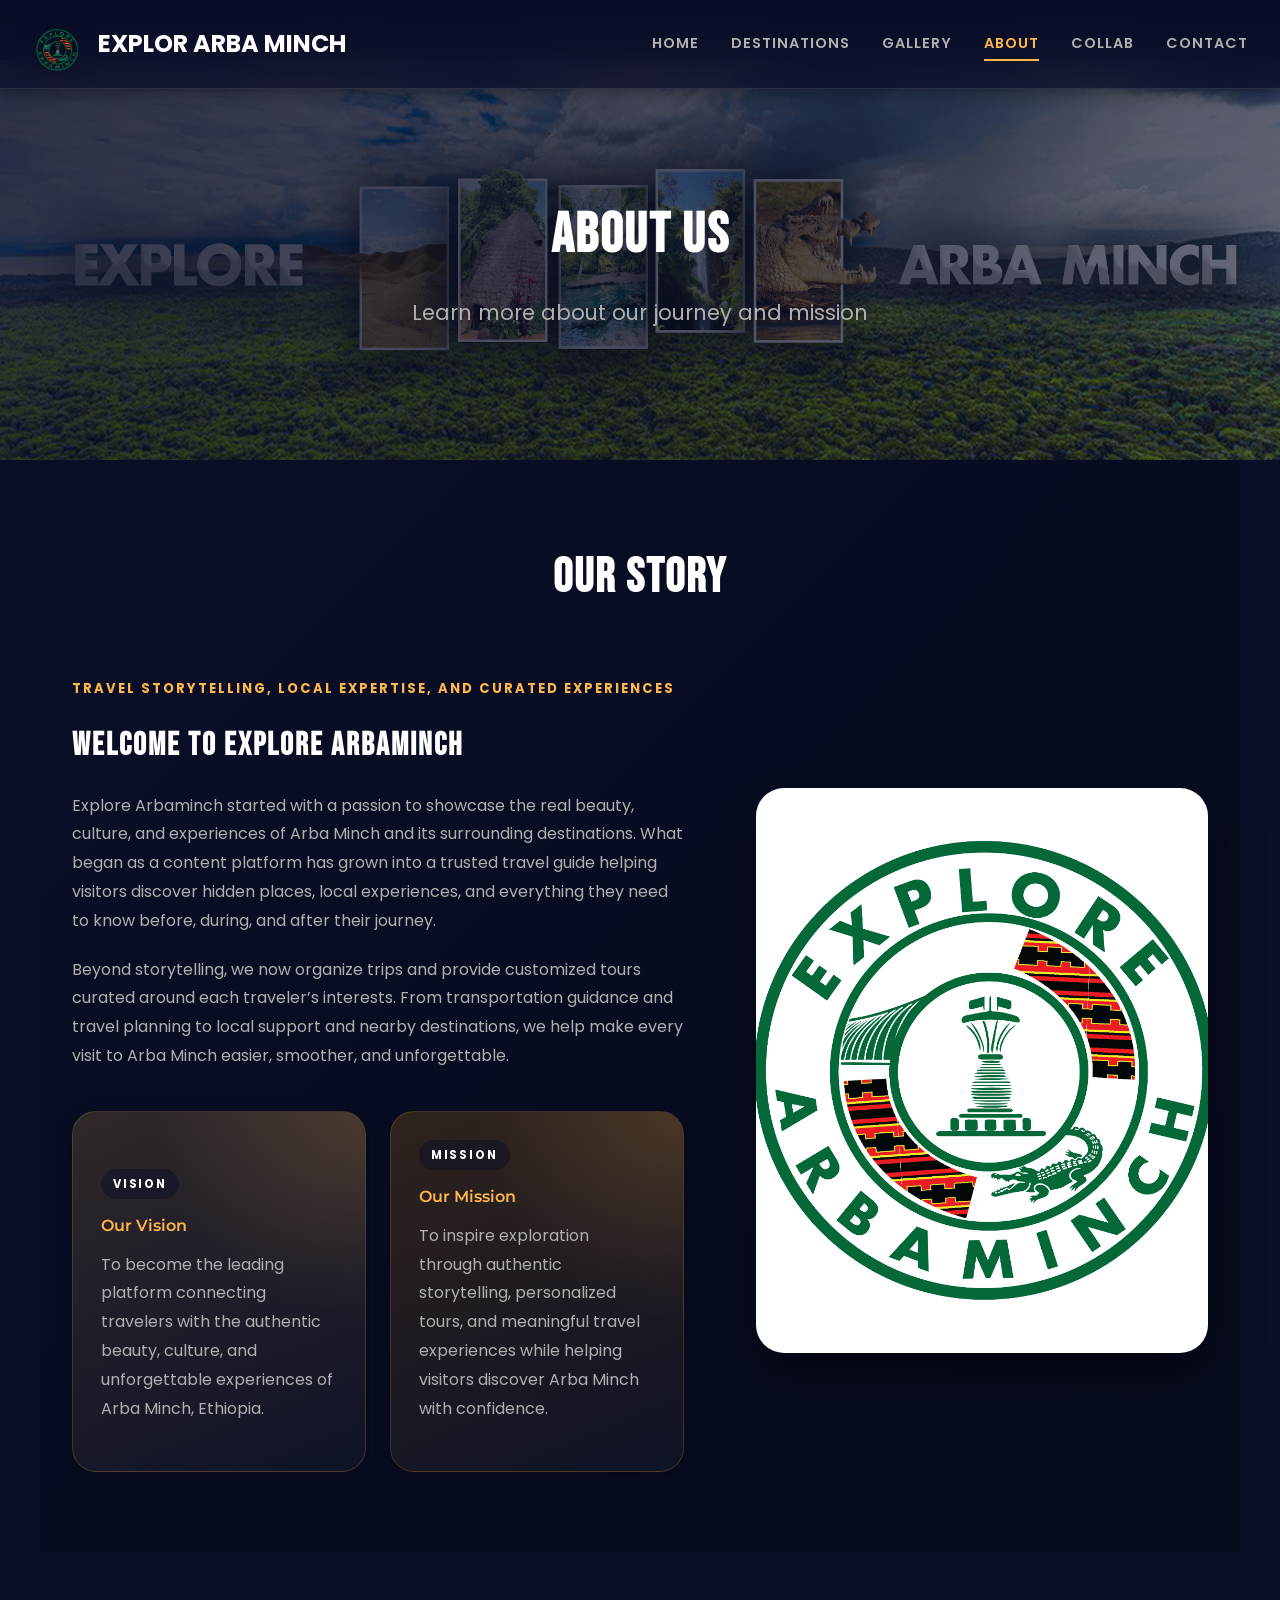
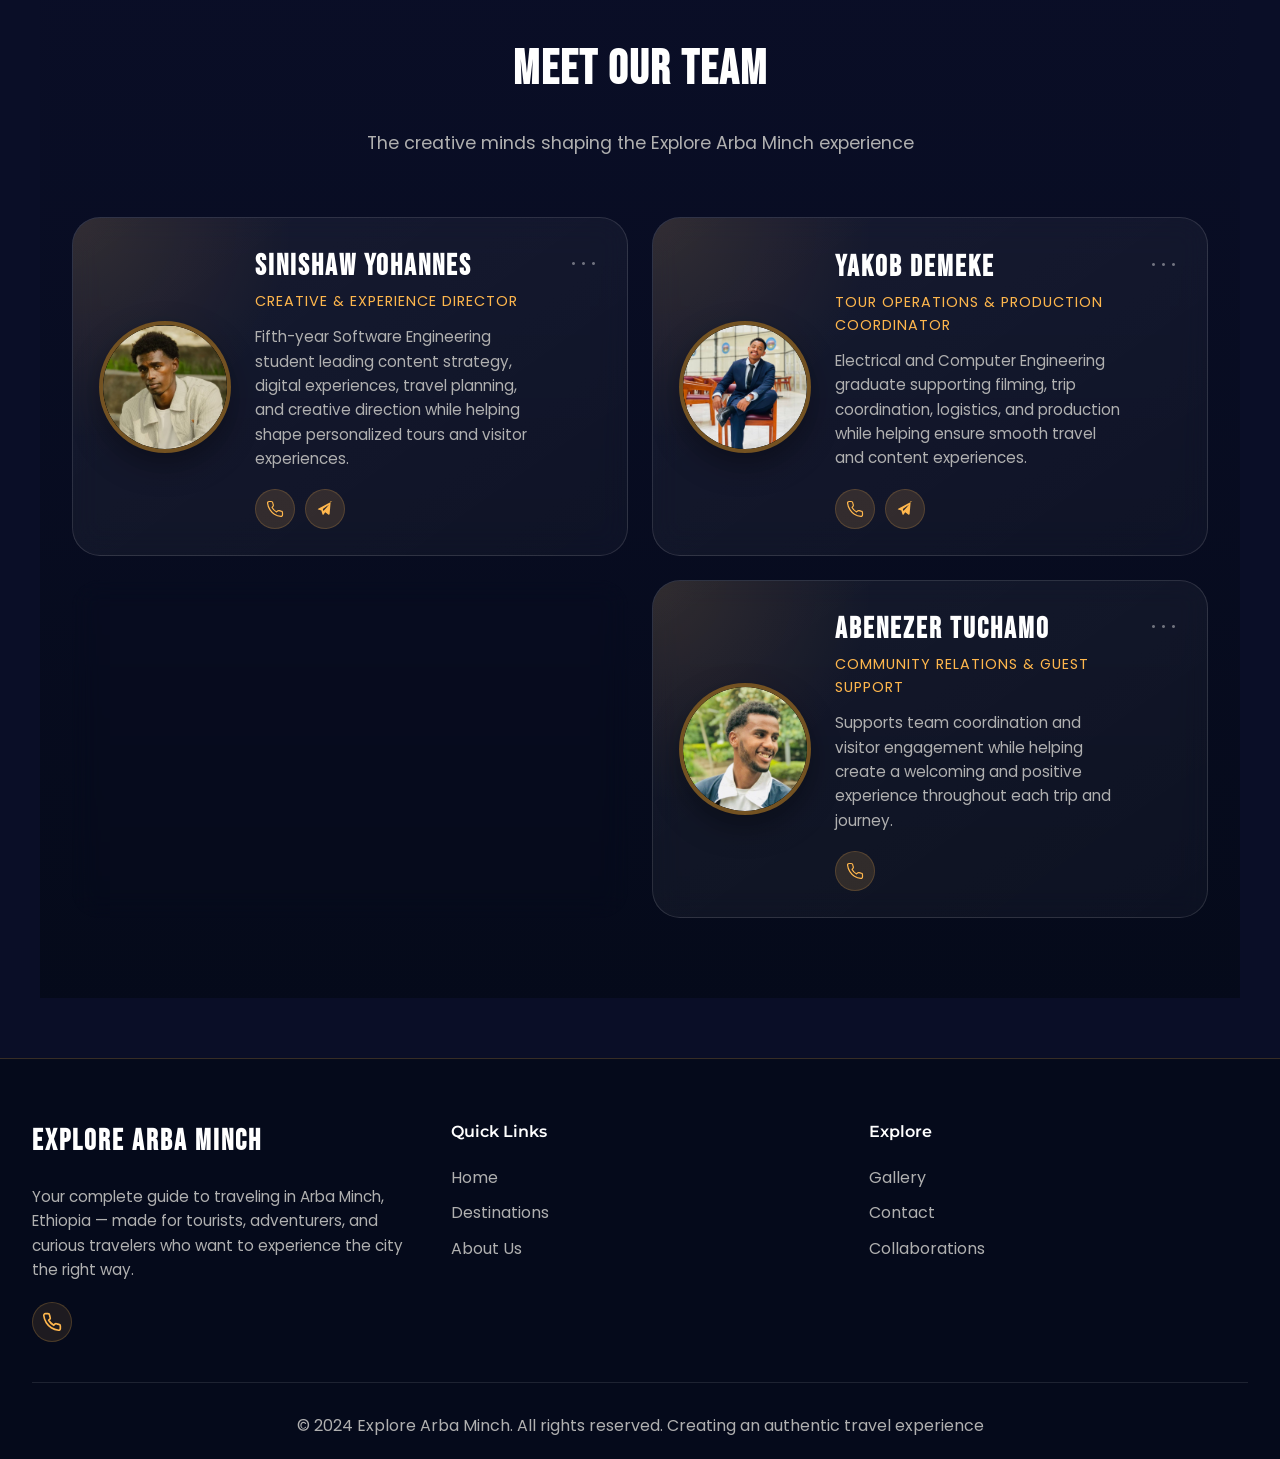
==== commit 8d868759: "initial commit" ====
--- a/about.html
+++ b/about.html
@@ -78,29 +78,35 @@
     <section class="about-section team-section">
         <div class="section-header">
             <h2>Meet Our Team</h2>
-            <p>The creative minds shaping the Explore Arbaminch experience</p>
+            <p>The creative minds shaping the Explore Arba Minch experience</p>
         </div>
         <div class="team-grid">
             <div class="team-card">
                 <div class="team-avatar-wrap">
                     <div class="team-image">
-                        <img src="https://images.unsplash.com/photo-1507003211169-0a1dd7228f2d?w=400&h=400&fit=crop" alt="Founder">
-                    </div>
-                    <span class="team-card-index">01</span>
+                        <img src="/images/profiles/mee.jpg" alt="Founder">
+                    </div>
                 </div>
                 <div class="team-info">
                     <div class="team-info-head">
                         <div>
-                            <h3>Abebe Worku</h3>
-                            <p class="team-role">Founder & Director</p>
+                            <h3>Sinishaw Yohannes</h3>
+                            <p class="team-role">Creative & Experience Director</p>
                         </div>
                         <span class="team-more">...</span>
                     </div>
-                    <p class="team-bio">Visionary filmmaker with 15+ years of documentary experience across Africa.</p>
+                    <p class="team-bio">Fifth-year Software Engineering student leading content strategy, digital experiences, travel planning, and creative direction while helping shape personalized tours and visitor experiences.</p>
                     <div class="team-socials">
-                        <a href="#" class="team-social-icon">f</a>
-                        <a href="#" class="team-social-icon">t</a>
-                        <a href="#" class="team-social-icon">in</a>
+                        <a href="tel:+251936913118" class="team-social-icon" aria-label="Call +251936913118">
+                            <svg width="18" height="18" viewBox="0 0 24 24" fill="none" xmlns="http://www.w3.org/2000/svg" aria-hidden="true">
+                                <path d="M22 16.92v3a2 2 0 0 1-2.18 2 19.79 19.79 0 0 1-8.63-3.07 19.5 19.5 0 0 1-6-6A19.79 19.79 0 0 1 2.08 4.18 2 2 0 0 1 4 2h3a2 2 0 0 1 2 1.72c.12.9.34 1.77.7 2.6a2 2 0 0 1-.45 2.11L8.09 9.91a16 16 0 0 0 6 6l1.27-1.27a2 2 0 0 1 2.11-.45c.83.36 1.7.58 2.6.7A2 2 0 0 1 22 16.92z" stroke="currentColor" stroke-width="1.6" stroke-linecap="round" stroke-linejoin="round"/>
+                            </svg>
+                        </a>
+                        <a href="https://t.me/SineJhon" class="team-social-icon" aria-label="Telegram @SineJhon">
+                            <svg width="18" height="18" viewBox="0 0 24 24" fill="currentColor" xmlns="http://www.w3.org/2000/svg" aria-hidden="true">
+                                <path d="M21.6 2.2c-.3-.2-.7-.2-1 .1L2.9 11.6c-.6.3-.6 1 .1 1.2l4.1 1.3 1.6 5.1c.1.4.5.6.9.5.2 0 .5-.1.6-.3l2.1-3.2 4.4 3.3c.4.3 1 .1 1.3-.4.1-.2.2-.4.2-.6l1.3-15.8c.1-.7-.4-1.2-1.1-1.5zM9.9 14.6l-.8-2.6 8.7-6.1-7.9 8.7z"/>
+                            </svg>
+                        </a>
                     </div>
                 </div>
             </div>
@@ -108,23 +114,29 @@
             <div class="team-card">
                 <div class="team-avatar-wrap">
                     <div class="team-image">
-                        <img src="https://images.unsplash.com/photo-1506794778202-cad84cf45f1d?w=400&h=400&fit=crop" alt="Videographer">
-                    </div>
-                    <span class="team-card-index">02</span>
+                        <img src="/images/profiles/jj.jpg" alt="Tour Operations & Production Coordinator">
+                    </div>
                 </div>
                 <div class="team-info">
                     <div class="team-info-head">
                         <div>
-                            <h3>Marcus Chen</h3>
-                            <p class="team-role">Lead Cinematographer</p>
+                            <h3>Yakob Demeke</h3>
+                            <p class="team-role">Tour Operations & Production Coordinator</p>
                         </div>
                         <span class="team-more">...</span>
                     </div>
-                    <p class="team-bio">Award-winning filmmaker specializing in cinematic travel & wildlife content.</p>
+                    <p class="team-bio">Electrical and Computer Engineering graduate supporting filming, trip coordination, logistics, and production while helping ensure smooth travel and content experiences.</p>
                     <div class="team-socials">
-                        <a href="#" class="team-social-icon">f</a>
-                        <a href="#" class="team-social-icon">t</a>
-                        <a href="#" class="team-social-icon">in</a>
+                        <a href="tel:+251952921332" class="team-social-icon" aria-label="Call +251952921332">
+                            <svg width="18" height="18" viewBox="0 0 24 24" fill="none" xmlns="http://www.w3.org/2000/svg" aria-hidden="true">
+                                <path d="M22 16.92v3a2 2 0 0 1-2.18 2 19.79 19.79 0 0 1-8.63-3.07 19.5 19.5 0 0 1-6-6A19.79 19.79 0 0 1 2.08 4.18 2 2 0 0 1 4 2h3a2 2 0 0 1 2 1.72c.12.9.34 1.77.7 2.6a2 2 0 0 1-.45 2.11L8.09 9.91a16 16 0 0 0 6 6l1.27-1.27a2 2 0 0 1 2.11-.45c.83.36 1.7.58 2.6.7A2 2 0 0 1 22 16.92z" stroke="currentColor" stroke-width="1.6" stroke-linecap="round" stroke-linejoin="round"/>
+                            </svg>
+                        </a>
+                        <a href="https://t.me/martakanko" class="team-social-icon" aria-label="Telegram @martakanko">
+                            <svg width="18" height="18" viewBox="0 0 24 24" fill="currentColor" xmlns="http://www.w3.org/2000/svg" aria-hidden="true">
+                                <path d="M21.6 2.2c-.3-.2-.7-.2-1 .1L2.9 11.6c-.6.3-.6 1 .1 1.2l4.1 1.3 1.6 5.1c.1.4.5.6.9.5.2 0 .5-.1.6-.3l2.1-3.2 4.4 3.3c.4.3 1 .1 1.3-.4.1-.2.2-.4.2-.6l1.3-15.8c.1-.7-.4-1.2-1.1-1.5zM9.9 14.6l-.8-2.6 8.7-6.1-7.9 8.7z"/>
+                            </svg>
+                        </a>
                     </div>
                 </div>
             </div>
@@ -132,23 +144,29 @@
             <div class="team-card">
                 <div class="team-avatar-wrap">
                     <div class="team-image">
-                        <img src="https://images.unsplash.com/photo-1494790108377-be9c29b29330?w=400&h=400&fit=crop" alt="Editor">
-                    </div>
-                    <span class="team-card-index">03</span>
+                        <img src="/images/profiles/ja.jpg" alt="Field Experience & Travel Support Coordinator">
+                    </div>
                 </div>
                 <div class="team-info">
                     <div class="team-info-head">
                         <div>
-                            <h3>Sarah Mitchell</h3>
-                            <p class="team-role">Editor & Producer</p>
+                            <h3>Yihun Feyisa</h3>
+                            <p class="team-role">Field Experience & Travel Support Coordinator</p>
                         </div>
                         <span class="team-more">...</span>
                     </div>
-                    <p class="team-bio">Creative storyteller with expertise in post-production and narrative design.</p>
+                    <p class="team-bio">Supports filming, travel coordination, and content production, bringing practical experience and energy to create authentic experiences.</p>
                     <div class="team-socials">
-                        <a href="#" class="team-social-icon">f</a>
-                        <a href="#" class="team-social-icon">t</a>
-                        <a href="#" class="team-social-icon">in</a>
+                        <a href="tel:+251984667773" class="team-social-icon" aria-label="Call +251984667773">
+                            <svg width="18" height="18" viewBox="0 0 24 24" fill="none" xmlns="http://www.w3.org/2000/svg" aria-hidden="true">
+                                <path d="M22 16.92v3a2 2 0 0 1-2.18 2 19.79 19.79 0 0 1-8.63-3.07 19.5 19.5 0 0 1-6-6A19.79 19.79 0 0 1 2.08 4.18 2 2 0 0 1 4 2h3a2 2 0 0 1 2 1.72c.12.9.34 1.77.7 2.6a2 2 0 0 1-.45 2.11L8.09 9.91a16 16 0 0 0 6 6l1.27-1.27a2 2 0 0 1 2.11-.45c.83.36 1.7.58 2.6.7A2 2 0 0 1 22 16.92z" stroke="currentColor" stroke-width="1.6" stroke-linecap="round" stroke-linejoin="round"/>
+                            </svg>
+                        </a>
+                        <a href="https://t.me/Yihunmk21" class="team-social-icon" aria-label="Telegram @Yihunmk21">
+                            <svg width="18" height="18" viewBox="0 0 24 24" fill="currentColor" xmlns="http://www.w3.org/2000/svg" aria-hidden="true">
+                                <path d="M21.6 2.2c-.3-.2-.7-.2-1 .1L2.9 11.6c-.6.3-.6 1 .1 1.2l4.1 1.3 1.6 5.1c.1.4.5.6.9.5.2 0 .5-.1.6-.3l2.1-3.2 4.4 3.3c.4.3 1 .1 1.3-.4.1-.2.2-.4.2-.6l1.3-15.8c.1-.7-.4-1.2-1.1-1.5zM9.9 14.6l-.8-2.6 8.7-6.1-7.9 8.7z"/>
+                            </svg>
+                        </a>
                     </div>
                 </div>
             </div>
@@ -156,23 +174,24 @@
             <div class="team-card">
                 <div class="team-avatar-wrap">
                     <div class="team-image">
-                        <img src="https://images.unsplash.com/photo-1507209382457-c5441e938337?w=400&h=400&fit=crop" alt="Content Creator">
-                    </div>
-                    <span class="team-card-index">04</span>
+                        <img src="/images/profiles/aab.jpg" alt="Community Relations & Guest Support">
+                    </div>
                 </div>
                 <div class="team-info">
                     <div class="team-info-head">
                         <div>
-                            <h3>Gemta Desta</h3>
-                            <p class="team-role">Content Creator</p>
+                            <h3>Abenezer Tuchamo</h3>
+                            <p class="team-role">Community Relations & Guest Support</p>
                         </div>
                         <span class="team-more">...</span>
                     </div>
-                    <p class="team-bio">Ethiopian storyteller bringing authentic voices and cultural insights to our platform.</p>
+                    <p class="team-bio">Supports team coordination and visitor engagement while helping create a welcoming and positive experience throughout each trip and journey.</p>
                     <div class="team-socials">
-                        <a href="#" class="team-social-icon">f</a>
-                        <a href="#" class="team-social-icon">t</a>
-                        <a href="#" class="team-social-icon">in</a>
+                        <a href="tel:+251941865651" class="team-social-icon" aria-label="Call +251941865651">
+                            <svg width="18" height="18" viewBox="0 0 24 24" fill="none" xmlns="http://www.w3.org/2000/svg" aria-hidden="true">
+                                <path d="M22 16.92v3a2 2 0 0 1-2.18 2 19.79 19.79 0 0 1-8.63-3.07 19.5 19.5 0 0 1-6-6A19.79 19.79 0 0 1 2.08 4.18 2 2 0 0 1 4 2h3a2 2 0 0 1 2 1.72c.12.9.34 1.77.7 2.6a2 2 0 0 1-.45 2.11L8.09 9.91a16 16 0 0 0 6 6l1.27-1.27a2 2 0 0 1 2.11-.45c.83.36 1.7.58 2.6.7A2 2 0 0 1 22 16.92z" stroke="currentColor" stroke-width="1.6" stroke-linecap="round" stroke-linejoin="round"/>
+                            </svg>
+                        </a>
                     </div>
                 </div>
             </div>
@@ -300,16 +319,10 @@
                     <li><a href="collab.html">Collaborations</a></li>
                 </ul>
             </div>
-            <div class="footer-section">
-                <h4>Newsletter</h4>
-                <form class="newsletter-form" id="newsletterForm">
-                    <input type="email" placeholder="Your email" required>
-                    <button type="submit" class="btn btn-primary">Subscribe</button>
-                </form>
-            </div>
+            <!-- Newsletter removed -->
         </div>
         <div class="footer-bottom">
-            <p>&copy; 2024 Explore Arbaminch. All rights reserved. | Celebrating Ethiopian Tourism & Culture</p>
+            <p>&copy; 2024 Explore Arba Minch. All rights reserved. Creating an authentic travel experience</p>
         </div>
     </footer>
 
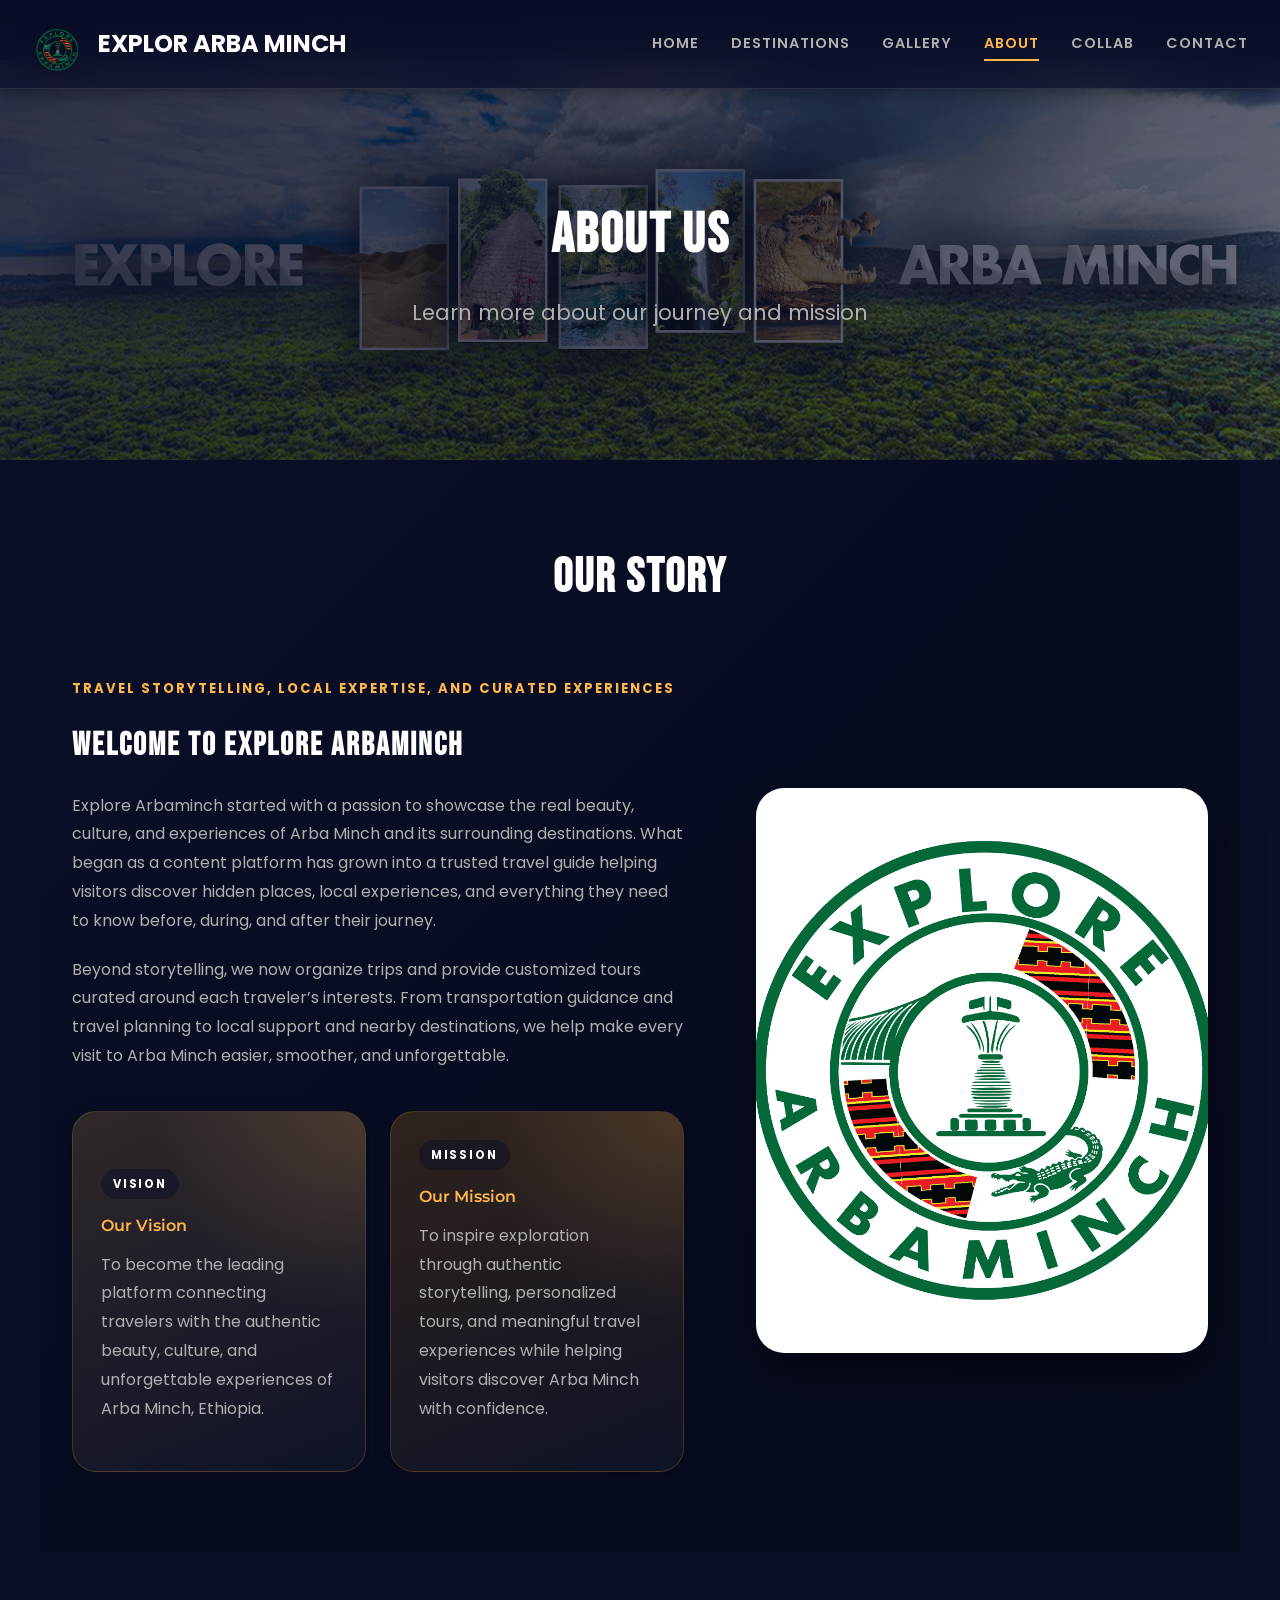
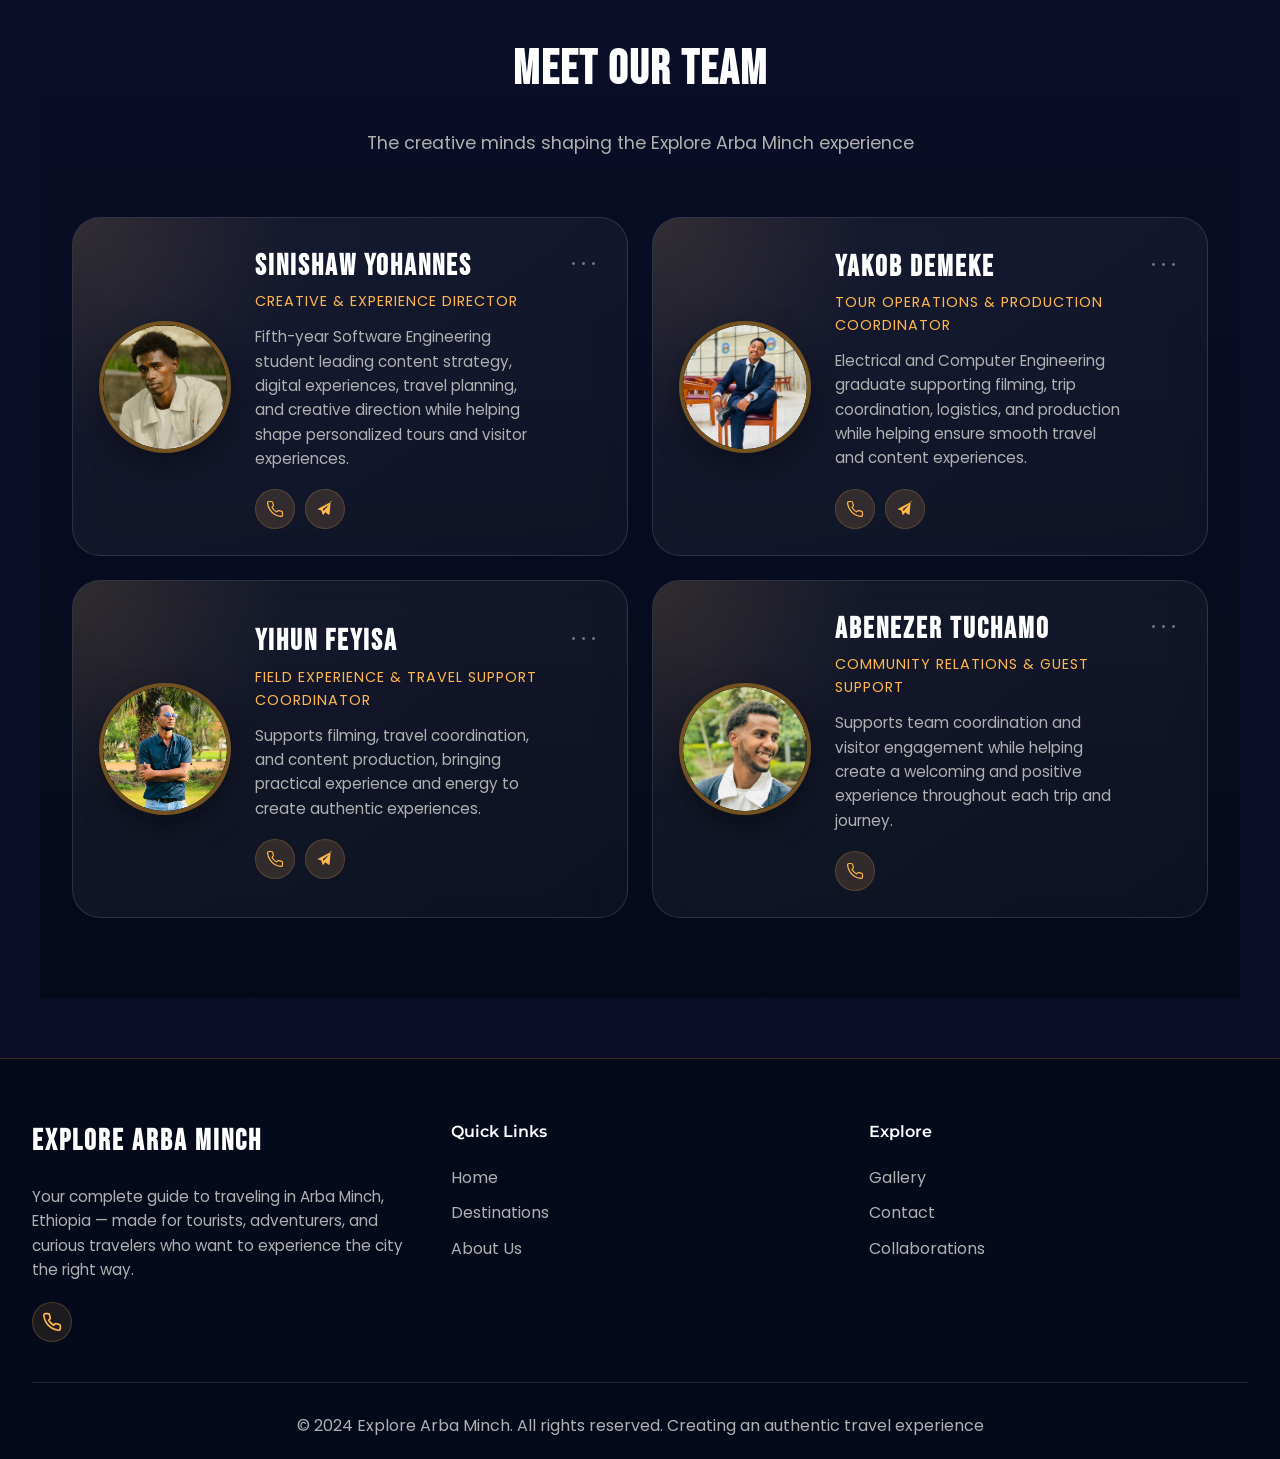
==== commit 60570e07: "Fix image paths for GitHub Pages (use relative paths)" ====
--- a/about.html
+++ b/about.html
@@ -36,7 +36,7 @@
 
     <!-- Hero Section -->
     <section class="page-hero about-hero">
-        <div class="hero-bg" style="background-image: url('/images/bg.jpg');"></div>
+        <div class="hero-bg" style="background-image: url('images/bg.jpg');"></div>
         <div class="hero-overlay"></div>
         <div class="hero-content">
             <h1>About Us</h1>
@@ -69,7 +69,7 @@
                 </div>
             </div>
             <div class="story-image">
-                <img src="/images/fulllogo.jpg" alt="Explore Arbaminch Logo">
+                <img src="images/fulllogo.jpg" alt="Explore Arbaminch Logo">
             </div>
         </div>
     </section>
@@ -84,7 +84,7 @@
             <div class="team-card">
                 <div class="team-avatar-wrap">
                     <div class="team-image">
-                        <img src="/images/profiles/mee.jpg" alt="Founder">
+                        <img src="images/profiles/mee.jpg" alt="Founder">
                     </div>
                 </div>
                 <div class="team-info">
@@ -114,7 +114,7 @@
             <div class="team-card">
                 <div class="team-avatar-wrap">
                     <div class="team-image">
-                        <img src="/images/profiles/jj.jpg" alt="Tour Operations & Production Coordinator">
+                        <img src="images/profiles/jj.jpg" alt="Tour Operations & Production Coordinator">
                     </div>
                 </div>
                 <div class="team-info">
@@ -144,7 +144,7 @@
             <div class="team-card">
                 <div class="team-avatar-wrap">
                     <div class="team-image">
-                        <img src="/images/profiles/ja.jpg" alt="Field Experience & Travel Support Coordinator">
+                        <img src="images/profiles/ja.jpg" alt="Field Experience & Travel Support Coordinator">
                     </div>
                 </div>
                 <div class="team-info">
@@ -174,7 +174,7 @@
             <div class="team-card">
                 <div class="team-avatar-wrap">
                     <div class="team-image">
-                        <img src="/images/profiles/aab.jpg" alt="Community Relations & Guest Support">
+                        <img src="images/profiles/aab.jpg" alt="Community Relations & Guest Support">
                     </div>
                 </div>
                 <div class="team-info">
@@ -329,3 +329,4 @@
     <script src="script.js"></script>
 </body>
 </html>
+
--- a/style.css
+++ b/style.css
@@ -4632,3 +4632,4 @@
         flex-direction: column;
     }
 }
+
